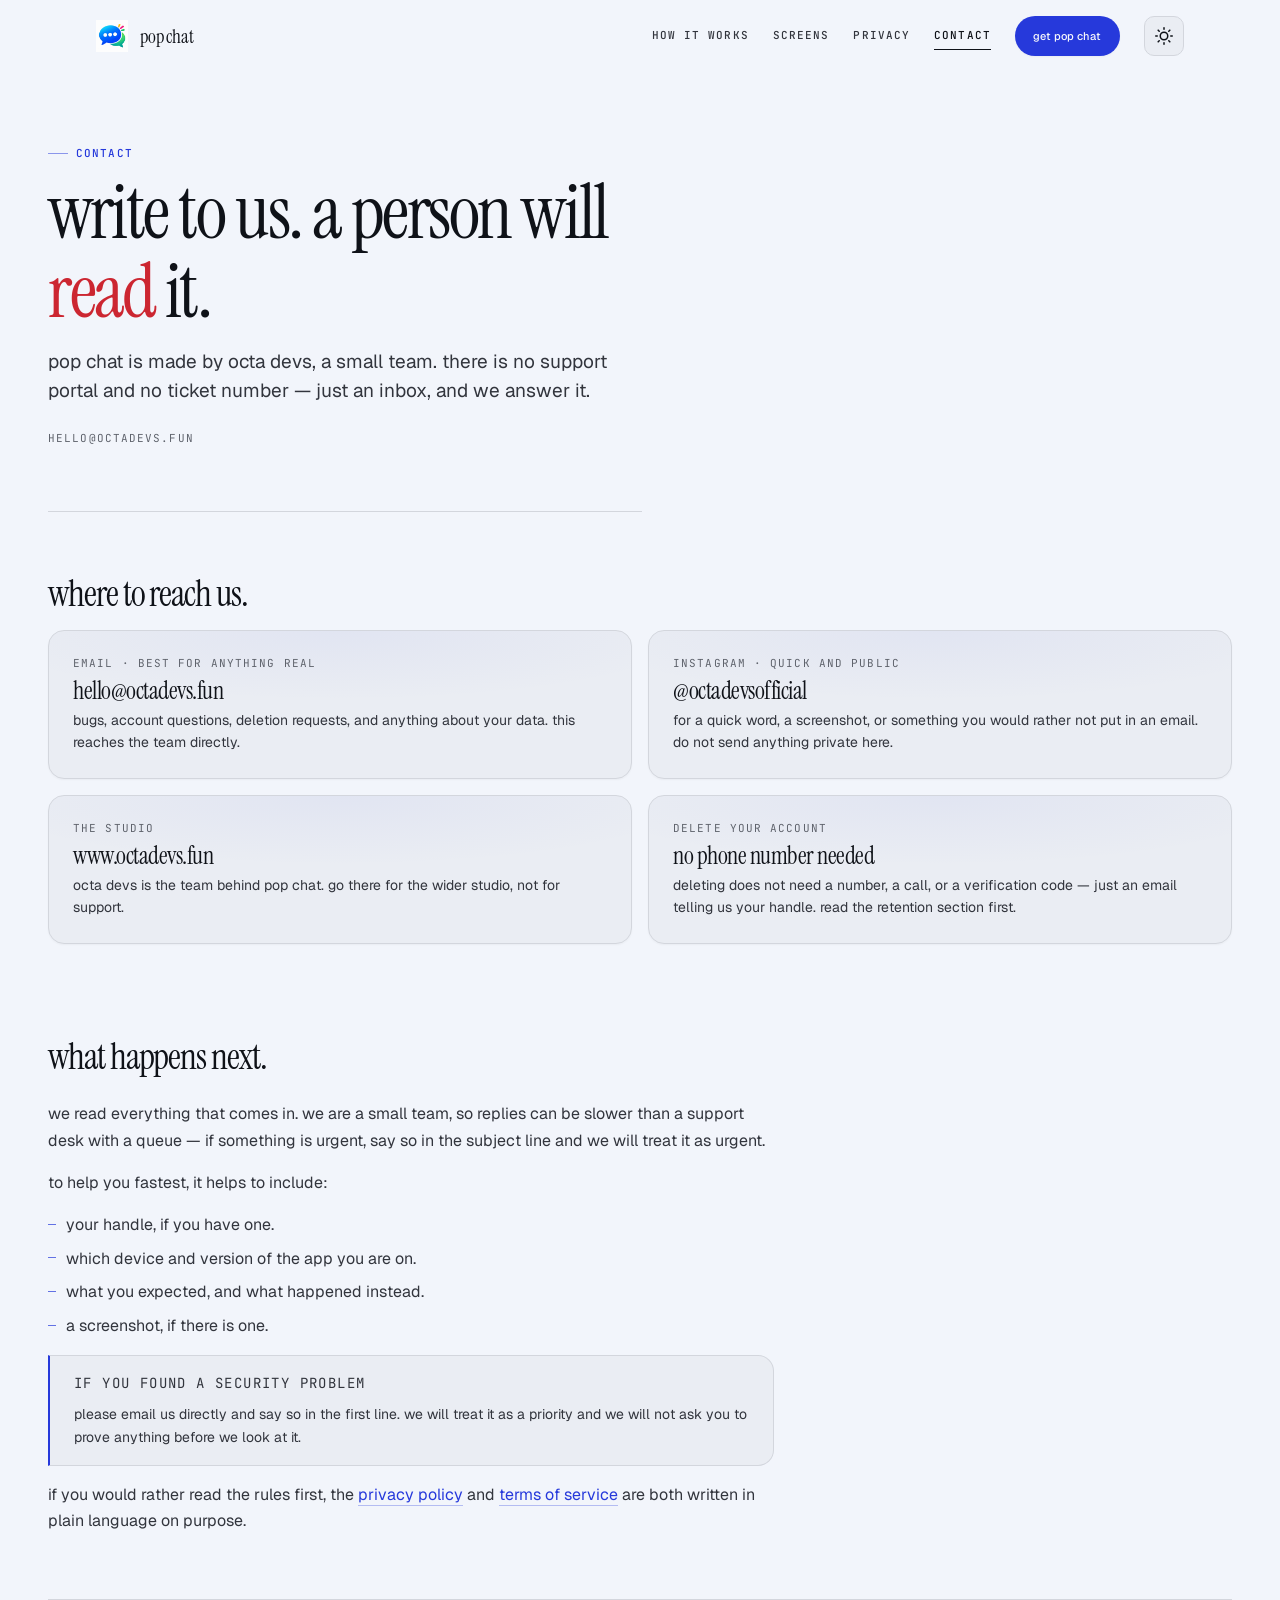
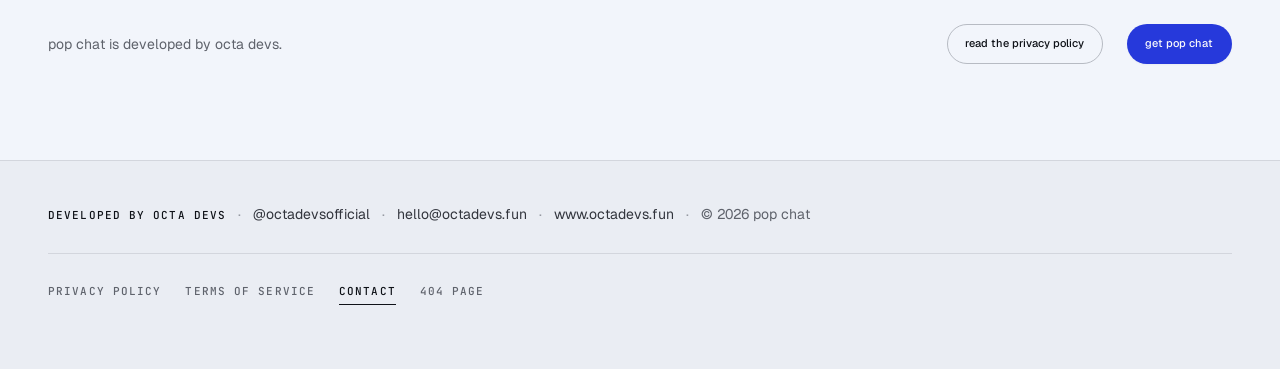
==== contact/index.html @ fa362c18 "Add clean URL directories (contact/, privacy/, terms/) for GitHub Pages routing; fix mobile dark mod" ====
<!DOCTYPE html>
<html lang="en">
<head>
  <meta charset="UTF-8" />
  <meta name="viewport" content="width=device-width, initial-scale=1, viewport-fit=cover" />
  <title>Contact — POP Chat</title>
  <meta name="description" content="Reach POP Chat by email, Instagram, or through OCTA DEVS." />
  <meta name="theme-color" content="#f7f7f9" />
  <meta name="robots" content="noindex" />
  <link rel="icon" type="image/svg+xml" href="data:image/svg+xml,%3Csvg xmlns='http://www.w3.org/2000/svg' viewBox='0 0 32 32'%3E%3Ccircle cx='16' cy='16' r='16' fill='%232D2D4A'/%3E%3Ctext x='50%25' y='55%25' dominant-baseline='middle' text-anchor='middle' font-family='system-ui, sans-serif' font-weight='700' font-size='18' fill='white'%3Epop%3C/text%3E%3C/svg%3E" />
  <link rel="icon" type="image/jpeg" href="../pop no name.jpg" sizes="32x32" />
  <link rel="apple-touch-icon" href="../pop no name.jpg" />
  <link rel="manifest" href="data:application/json,%7B%22name%22%3A%22POP Chat%22%2C%22short_name%22%3A%22POP Chat%22%2C%22icons%22%3A%5B%7B%22src%22%3A%22pop%20no%20name.jpg%22%2C%22sizes%22%3A%22192x192%22%2C%22type%22%3A%22image/jpeg%22%7D%5D%7D" />
  <link rel="preconnect" href="https://fonts.googleapis.com" />
  <link rel="preconnect" href="https://fonts.gstatic.com" crossorigin />
  <link href="https://fonts.googleapis.com/css2?family=Instrument+Serif:ital@0;1&family=Geist:wght@400;500;600&family=JetBrains+Mono:wght@400;500&display=swap" rel="stylesheet" />
  <link rel="stylesheet" href="../styles.css" />
  <link rel="stylesheet" href="../pages.css" />
</head>
<body>
  <a class="skip-link" href="#main">Skip to content</a>

  <!-- Loading screen with skeleton -->
  <div class="loader" id="loader" aria-busy="true" aria-label="Loading">
    <div class="loader__inner">
      <div class="loader__mark" aria-hidden="true"></div>
      <div class="loader__text" aria-hidden="true">
        <span class="loader__bar"></span>
        <span class="loader__bar"></span>
        <span class="loader__bar"></span>
      </div>
    </div>
  </div>

  <header class="nav" id="nav">
    <div class="nav__inner">
      <a class="nav__brand" href="../index.html" aria-label="POP Chat home">
        <img class="mark nav__mark" src="../pop no name.jpg" alt="" width="32" height="32" />
        <span class="wordmark">pop chat</span>
      </a>

      <nav class="nav__links" aria-label="Primary">
        <a class="nav__link" href="../index.html#how">how it works</a>
        <a class="nav__link" href="../index.html#screens">screens</a>
        <a class="nav__link" href="../privacy.html">privacy</a>
        <a class="nav__link" href="../contact.html" aria-current="page">contact</a>
      </nav>

      <a class="btn btn--primary btn--sm" href="../index.html#get">get pop chat</a>

      <button class="btn btn--quiet btn--sm theme-toggle" id="themeToggle" type="button" aria-label="Switch to dark mode" title="Toggle theme">
        <svg class="theme-toggle__icon theme-toggle__icon--sun" width="18" height="18" viewBox="0 0 24 24" fill="none" stroke="currentColor" stroke-width="2" stroke-linecap="round" stroke-linejoin="round" aria-hidden="true"><circle cx="12" cy="12" r="5"/><path d="M12 1v2M12 21v2M4.22 4.22l1.42 1.42M18.36 18.36l1.42 1.42M1 12h2M21 12h2M4.22 19.78l1.42-1.42M18.36 5.64l1.42-1.42"/></svg>
        <svg class="theme-toggle__icon theme-toggle__icon--moon" width="18" height="18" viewBox="0 0 24 24" fill="none" stroke="currentColor" stroke-width="2" stroke-linecap="round" stroke-linejoin="round" aria-hidden="true"><path d="M21 12.79A9 9 0 1 1 11.21 3 7 7 0 0 0 21 12.79z"/></svg>
      </button>

      <button class="nav__toggle" id="navToggle" type="button" aria-expanded="false" aria-controls="sheet" aria-label="Open menu">
        <span class="nav__bars" aria-hidden="true"><i></i><i></i></span>
      </button>

      <span class="nav__progress" id="navProgress" aria-hidden="true"></span>
    </div>
  </header>

  <div class="sheet" id="sheet" hidden>
    <a class="sheet__link" href="../index.html#how">how it works</a>
    <a class="sheet__link" href="../index.html#screens">screens</a>
    <a class="sheet__link" href="../privacy.html">privacy</a>
    <a class="sheet__link" href="../terms.html">terms</a>
    <a class="sheet__link" href="../contact.html" aria-current="page">contact</a>
    <a class="btn btn--primary sheet__cta" href="../index.html#get">get pop chat</a>

    <button class="theme-toggle theme-toggle--sheet" id="themeToggleSheet" type="button" aria-label="Switch to dark mode" title="Toggle theme">
      <svg class="theme-toggle__icon theme-toggle__icon--sun" width="20" height="20" viewBox="0 0 24 24" fill="none" stroke="currentColor" stroke-width="2" stroke-linecap="round" stroke-linejoin="round" aria-hidden="true"><circle cx="12" cy="12" r="5"/><path d="M12 1v2M12 21v2M4.22 4.22l1.42 1.42M18.36 18.36l1.42 1.42M1 12h2M21 12h2M4.22 19.78l1.42-1.42M18.36 5.64l1.42-1.42"/></svg>
      <svg class="theme-toggle__icon theme-toggle__icon--moon" width="20" height="20" viewBox="0 0 24 24" fill="none" stroke="currentColor" stroke-width="2" stroke-linecap="round" stroke-linejoin="round" aria-hidden="true"><path d="M21 12.79A9 9 0 1 1 11.21 3 7 7 0 0 0 21 12.79z"/></svg>
      <span class="theme-toggle__label">Dark mode</span>
    </button>
  </div>

  <main id="main" class="page">
    <div class="page__inner">
      <div class="page-head">
        <p class="eyebrow">contact</p>
        <h1 class="page-title">write to us. a person will <em>read</em> it.</h1>
        <p class="page-lede">
          pop chat is made by octa devs, a small team. there is no support portal and
          no ticket number — just an inbox, and we answer it.
        </p>
        <p class="page-meta">hello@octadevs.fun</p>
      </div>

      <section aria-labelledby="channels-title">
        <h2 class="section__title reveal" id="channels-title" style="font-size: var(--text-sub);">where to reach us.</h2>

        <div class="channels">
          <article class="channel reveal" style="--i: 0">
            <p class="channel__label">email &middot; best for anything real</p>
            <a class="channel__value" href="mailto:hello@octadevs.fun">hello@octadevs.fun</a>
            <p class="channel__note">
              bugs, account questions, deletion requests, and anything about your
              data. this reaches the team directly.
            </p>
          </article>

          <article class="channel reveal" style="--i: 1">
            <p class="channel__label">instagram &middot; quick and public</p>
            <a class="channel__value" href="https://instagram.com/octadevsofficial" rel="noopener noreferrer">@octadevsofficial</a>
            <p class="channel__note">
              for a quick word, a screenshot, or something you would rather not put
              in an email. do not send anything private here.
            </p>
          </article>

          <article class="channel reveal" style="--i: 2">
            <p class="channel__label">the studio</p>
            <a class="channel__value" href="https://www.octadevs.fun" rel="noopener noreferrer">www.octadevs.fun</a>
            <p class="channel__note">
              octa devs is the team behind pop chat. go there for the wider studio,
              not for support.
            </p>
          </article>

          <article class="channel reveal" style="--i: 3">
            <p class="channel__label">delete your account</p>
            <span class="channel__value">no phone number needed</span>
            <p class="channel__note">
              deleting does not need a number, a call, or a verification code — just
              an email telling us your handle. read the
              <a href="../privacy.html#retention">retention section</a> first.
            </p>
          </article>
        </div>
      </section>

      <section aria-labelledby="expect-title" style="margin-top: var(--space-3xl);">
        <h2 class="section__title reveal" id="expect-title" style="font-size: var(--text-sub);">what happens next.</h2>

        <div class="prose" style="margin-top: var(--space-lg);">
          <p>
            we read everything that comes in. we are a small team, so replies can be
            slower than a support desk with a queue — if something is urgent, say so
            in the subject line and we will treat it as urgent.
          </p>
          <p>to help you fastest, it helps to include:</p>
          <ul>
            <li>your handle, if you have one.</li>
            <li>which device and version of the app you are on.</li>
            <li>what you expected, and what happened instead.</li>
            <li>a screenshot, if there is one.</li>
          </ul>

          <div class="note reveal">
            <p class="note__label">if you found a security problem</p>
            <p>
              please email us directly and say so in the first line. we will treat it
              as a priority and we will not ask you to prove anything before we look
              at it.
            </p>
          </div>

          <p>
            if you would rather read the rules first, the
            <a href="../privacy.html">privacy policy</a> and
            <a href="../terms.html">terms of service</a> are both written in plain
            language on purpose.
          </p>
        </div>
      </section>

      <div class="page-foot">
        <p class="page-foot__note">pop chat is developed by octa devs.</p>
        <a class="btn btn--quiet btn--sm" href="../privacy.html">read the privacy policy</a>
        <a class="btn btn--primary btn--sm" href="../index.html#get">get pop chat</a>
      </div>
    </div>
  </main>

  <footer class="foot">
    <div class="foot__inner">
      <p class="foot__line">
        <span class="foot__dev">developed by octa devs</span>
        <span class="foot__sep" aria-hidden="true">&middot;</span>
        <a class="foot__link" href="https://instagram.com/octadevsofficial" rel="noopener noreferrer">@octadevsofficial</a>
        <span class="foot__sep" aria-hidden="true">&middot;</span>
        <a class="foot__link" href="mailto:hello@octadevs.fun">hello@octadevs.fun</a>
        <span class="foot__sep" aria-hidden="true">&middot;</span>
        <a class="foot__link" href="https://www.octadevs.fun" rel="noopener noreferrer">www.octadevs.fun</a>
        <span class="foot__sep" aria-hidden="true">&middot;</span>
        <span>&copy; 2026 pop chat</span>
      </p>

      <nav class="foot__legal" aria-label="Legal">
        <a href="../privacy.html">privacy policy</a>
        <a href="../terms.html">terms of service</a>
        <a href="../contact.html" aria-current="page">contact</a>
        <a href="../404.html">404 page</a>
      </nav>
    </div>
  </footer>

  <script src="../main.js"></script>
</body>
</html>
---- styles.css ----
/* Hallmark · pre-emit critique: P5 H5 E4 S5 R5 V5
 * Hallmark · genre: atmospheric · macrostructure: Marquee Hero (centred-logo variant)
 * theme: Lumen · drop: day (Day Foundry — cool bone canvas, deep indigo refracts)
 * enrichment: apparatus · thread indicator (hand-built CSS, one per page) + centred brand mark
 * nav: N5 Floating pill → replaced by edge bar w/ link row (subpages require real links)
 * footer: Ft4 Inline single line + legal link row
 * Day Foundry physics: NO perpetual motion. apparatus reveals once, then rests.
 */

/* ═══ Tokens · Lumen Day Foundry ═══════════════════════════ */
/* Light theme (default) */
:root,
[data-theme="light"] {
  --color-paper:        oklch(97% 0.008 265);
  --color-paper-2:      oklch(94.5% 0.009 265);
  --color-paper-3:      oklch(91% 0.010 265);
  --color-rule:         oklch(87.5% 0.010 265);
  --color-rule-2:       oklch(79% 0.012 265);
  --color-ink:          oklch(18% 0.014 265);
  --color-ink-2:        oklch(33% 0.014 265);
  --color-muted:        oklch(50% 0.014 265);
  --color-accent:       oklch(46% 0.24 268);
  --color-accent-2:     oklch(55% 0.20 24);
  --color-accent-ink:   oklch(98% 0.004 265);
  --color-glow:         oklch(58% 0.22 268 / 0.28);
  --color-glow-2:       oklch(58% 0.22 268 / 0.12);
  --color-paper-emit:   oklch(46% 0.24 268 / 0.03);
  --color-emit-card:    oklch(46% 0.24 268 / 0.045);
  --color-emit-card-hi: oklch(46% 0.24 268 / 0.10);
  --color-sheen:        oklch(100% 0 0 / 0.55);
  --rule-blueprint:     oklch(18% 0.014 265 / 0.045);
  --color-focus:        oklch(46% 0.24 268);

  /* Semantic aliases for easier theming */
  --bg-primary:   var(--color-paper);
  --bg-secondary: var(--color-paper-2);
  --bg-tertiary:  var(--color-paper-3);
  --border-subtle: var(--color-rule);
  --border-strong: var(--color-rule-2);
  --text-primary: var(--color-ink);
  --text-secondary: var(--color-ink-2);
  --text-muted: var(--color-muted);
  --accent-primary: var(--color-accent);
  --accent-secondary: var(--color-accent-2);
}

/* Dark theme */
[data-theme="dark"] {
  --color-paper:        oklch(12% 0.008 265);
  --color-paper-2:      oklch(15% 0.009 265);
  --color-paper-3:      oklch(18% 0.010 265);
  --color-rule:         oklch(25% 0.010 265);
  --color-rule-2:       oklch(35% 0.012 265);
  --color-ink:          oklch(95% 0.004 265);
  --color-ink-2:        oklch(80% 0.010 265);
  --color-muted:        oklch(55% 0.014 265);
  --color-accent:       oklch(65% 0.22 268);
  --color-accent-2:     oklch(70% 0.18 24);
  --color-accent-ink:   oklch(12% 0.008 265);
  --color-glow:         oklch(65% 0.22 268 / 0.35);
  --color-glow-2:       oklch(65% 0.22 268 / 0.15);
  --color-paper-emit:   oklch(65% 0.22 268 / 0.05);
  --color-emit-card:    oklch(65% 0.22 268 / 0.07);
  --color-emit-card-hi: oklch(65% 0.22 268 / 0.14);
  --color-sheen:        oklch(100% 0 0 / 0.15);
  --rule-blueprint:     oklch(95% 0.004 265 / 0.04);
  --color-focus:        oklch(65% 0.22 268);

  --bg-primary:   var(--color-paper);
  --bg-secondary: var(--color-paper-2);
  --bg-tertiary:  var(--color-paper-3);
  --border-subtle: var(--color-rule);
  --border-strong: var(--color-rule-2);
  --text-primary: var(--color-ink);
  --text-secondary: var(--color-ink-2);
  --text-muted: var(--color-muted);
  --accent-primary: var(--color-accent);
  --accent-secondary: var(--color-accent-2);
}

/* Theme transition */
*,
*::before,
*::after {
  transition:
    background-color var(--dur-mid) var(--ease-out),
    border-color var(--dur-mid) var(--ease-out),
    color var(--dur-mid) var(--ease-out),
    box-shadow var(--dur-mid) var(--ease-out);
}

/* Disable transitions during theme switch to prevent flash */
[data-theme-transitioning] *,
[data-theme-transitioning] *::before,
[data-theme-transitioning] *::after {
  transition-duration: 0ms !important;
}

/* ═══ Shared tokens (not theme-specific) ════════════════════════ */
:root {
  --font-display: "Instrument Serif", "Tiempos Headline", ui-serif, Georgia, serif;
  --font-body:    "Geist", ui-sans-serif, system-ui, sans-serif;
  --font-mono:    "JetBrains Mono", ui-monospace, monospace;

  --text-xs:   0.6875rem;
  --text-sm:   0.875rem;
  --text-base: 1rem;
  --text-md:   1.1875rem;
  --text-lg:   1.5rem;
  --text-xl:   1.9375rem;
  --text-display: clamp(2.5rem, 5.4vw + 0.5rem, 4.75rem);
  --text-title:   clamp(2rem, 3.6vw + 0.4rem, 3.25rem);
  --text-sub:     clamp(1.5rem, 2.4vw + 0.3rem, 2.25rem);

  --space-3xs: 0.125rem;
  --space-2xs: 0.25rem;
  --space-xs:  0.5rem;
  --space-sm:  0.75rem;
  --space-md:  1rem;
  --space-lg:  1.5rem;
  --space-xl:  2.5rem;
  --space-2xl: 4rem;
  --space-3xl: 6rem;
  --space-4xl: 8rem;

  --page-max: 74rem;
  --page-gutter: clamp(1.25rem, 4.5vw, 3rem);
  --banner-height: 4.5rem;
  --radius-card: 16px;
  --radius-btn: 999px;
  --tracking-micro: 0.10em;

  --ease-out:    cubic-bezier(0.16, 1, 0.3, 1);
  --ease-soft:   cubic-bezier(0.32, 0.08, 0.24, 1);
  --dur-micro:   120ms;
  --dur-short:   220ms;
  --dur-mid:     420ms;
  --dur-long:    680ms;

  --z-base: 1;
  --z-raised: 10;
  --z-sheet: 200;
  --z-nav: 300;
  --z-skip: 500;

  --shadow-card: 0 1px 2px oklch(18% 0.014 265 / 0.04);
  --shadow-lift: 0 18px 40px -24px oklch(18% 0.014 265 / 0.28);
  --shadow-pop:  0 28px 60px -30px oklch(18% 0.014 265 / 0.34);
}

/* ═══ Base · two registers: lowercase prose, UPPERCASE mono labels ═══ */
*, *::before, *::after { box-sizing: border-box; }

html {
  overflow-x: clip;
  scroll-behavior: smooth;
  scroll-padding-top: calc(var(--banner-height) + var(--space-lg));
  -webkit-text-size-adjust: 100%;
}

body {
  margin: 0;
  overflow-x: clip;
  background: var(--color-paper);
  color: var(--color-ink-2);
  font-family: var(--font-body);
  font-weight: 400;
  font-size: var(--text-base);
  line-height: 1.6;
  text-transform: lowercase;
  font-variant-numeric: tabular-nums;
  -webkit-font-smoothing: antialiased;
}

img { display: block; max-width: 100%; height: auto; }
a { color: inherit; text-decoration: none; }
button { font: inherit; color: inherit; background: none; border: 0; cursor: pointer; }
h1, h2, h3, h4, p, ul, ol, dl, dd, figure, table { margin: 0; }
ul, ol { padding: 0; list-style: none; }
table { border-collapse: collapse; width: 100%; }
em { font-style: normal; }
strong { font-weight: 600; color: var(--color-ink); }

:focus-visible { outline: 2px solid var(--color-focus); outline-offset: 3px; border-radius: 3px; }

.skip-link {
  position: absolute;
  left: var(--space-md);
  top: -120px;
  z-index: var(--z-skip);
  display: inline-flex;
  align-items: center;
  min-height: 40px;
  padding: var(--space-xs) var(--space-md);
  background: var(--color-accent);
  color: var(--color-accent-ink);
  font-family: var(--font-mono);
  font-size: var(--text-xs);
  letter-spacing: var(--tracking-micro);
  text-transform: uppercase;
  border-radius: var(--radius-btn);
}
.skip-link:focus { top: var(--space-md); }

.visually-hidden {
  position: absolute;
  width: 1px;
  height: 1px;
  margin: -1px;
  padding: 0;
  overflow: hidden;
  clip: rect(0 0 0 0);
  clip-path: inset(50%);
  white-space: nowrap;
  border: 0;
}

/* ═══ Registers ════════════════════════════════════════════ */
.eyebrow,
.meter__label,
.card__label,
.stage__num,
.shot__hint,
.shot__cap,
.nav__link,
.foot__dev,
.foot__legal a,
.kv__val {
  font-family: var(--font-mono);
  font-size: var(--text-xs);
  font-weight: 500;
  letter-spacing: var(--tracking-micro);
  text-transform: uppercase;
}

.eyebrow {
  display: inline-flex;
  align-items: center;
  gap: var(--space-xs);
  color: var(--color-accent);
}
.eyebrow::before {
  content: "";
  width: 1.25rem;
  height: 1px;
  background: currentColor;
  opacity: 0.5;
}

.wordmark {
  font-family: var(--font-display);
  font-size: var(--text-md);
  letter-spacing: -0.01em;
  color: var(--color-ink);
  line-height: 1;
}

/* The logo jpgs carry a near-white ground; multiply drops it into the canvas. */
.mark { mix-blend-mode: multiply; }
.nav__mark { width: 2rem; height: 2rem; }

/* Dark mode: logo images have dark art on white ground.
   multiply works in light mode (white becomes transparent).
   In dark mode, invert makes dark art light and white bg dark. */
[data-theme="dark"] .mark {
  mix-blend-mode: normal;
  filter: invert(1) contrast(1.2);
}

/* ═══ Buttons ══════════════════════════════════════════════ */
.btn {
  display: inline-flex;
  align-items: center;
  justify-content: center;
  gap: var(--space-xs);
  min-height: 44px;
  padding: 0.7rem 1.5rem;
  border: 1px solid transparent;
  border-radius: var(--radius-btn);
  font-family: var(--font-body);
  font-size: var(--text-sm);
  font-weight: 500;
  line-height: 1;
  white-space: nowrap;
  cursor: pointer;
  transition:
    background-color var(--dur-short) var(--ease-soft),
    border-color var(--dur-short) var(--ease-soft),
    color var(--dur-short) var(--ease-soft),
    box-shadow var(--dur-short) var(--ease-soft),
    transform var(--dur-micro) var(--ease-soft);
}
.btn--primary {
  background: var(--color-accent);
  color: var(--color-accent-ink);
  box-shadow: var(--shadow-card);
}
.btn--primary:hover,
.btn--primary:focus-visible {
  background: oklch(41% 0.24 268);
  box-shadow: 0 0 0 4px var(--color-glow-2);
}
.btn--primary:active { transform: translateY(1px); }

.btn--quiet {
  background: transparent;
  color: var(--color-ink);
  border-color: var(--color-rule-2);
}
.btn--quiet:hover,
.btn--quiet:focus-visible {
  border-color: var(--color-ink);
  background: oklch(100% 0 0 / 0.7);
}
.btn--quiet:active { transform: translateY(1px); }

.btn--sm { min-height: 40px; padding: 0.5rem 1.1rem; font-size: var(--text-xs); }
.btn--lg { min-height: 52px; padding: 0.9rem 1.85rem; font-size: var(--text-base); }

.btn:disabled,
.btn[aria-disabled="true"] {
  opacity: 0.45;
  cursor: not-allowed;
  box-shadow: none;
  transform: none;
}

/* ═══ Theme Toggle ═════════════════════════════════════════ */
.theme-toggle {
  display: inline-grid;
  place-items: center;
  width: 40px;
  height: 40px;
  border: 1px solid var(--border-subtle);
  border-radius: 10px;
  color: var(--text-primary);
  background: var(--bg-secondary);
  transition:
    border-color var(--dur-short) var(--ease-out),
    background-color var(--dur-short) var(--ease-out),
    transform var(--dur-micro) var(--ease-out);
}
.theme-toggle:hover {
  border-color: var(--border-strong);
  background: var(--bg-tertiary);
}
.theme-toggle:active {
  transform: scale(0.95);
}
.theme-toggle__icon {
  position: absolute;
  transition:
    opacity var(--dur-short) var(--ease-out),
    transform var(--dur-short) var(--ease-out);
}
.theme-toggle__icon--sun {
  opacity: 1;
  transform: rotate(0deg) scale(1);
}
.theme-toggle__icon--moon {
  opacity: 0;
  transform: rotate(-90deg) scale(0.8);
}
[data-theme="dark"] .theme-toggle__icon--sun {
  opacity: 0;
  transform: rotate(90deg) scale(0.8);
}
[data-theme="dark"] .theme-toggle__icon--moon {
  opacity: 1;
  transform: rotate(0deg) scale(1);
}
.theme-toggle:focus-visible {
  outline: 2px solid var(--color-focus);
  outline-offset: 2px;
}

/* Sheet (mobile) theme toggle variant */
.theme-toggle--sheet {
  display: inline-flex;
  align-items: center;
  justify-content: center;
  gap: var(--space-sm);
  width: 100%;
  height: 48px;
  margin-top: var(--space-md);
  padding: 0 var(--space-md);
  border: 1px solid var(--border-subtle);
  border-radius: var(--radius-btn);
  color: var(--text-primary);
  background: var(--bg-secondary);
  font-family: var(--font-mono);
  font-size: var(--text-xs);
  font-weight: 500;
  letter-spacing: var(--tracking-micro);
  text-transform: uppercase;
  transition:
    border-color var(--dur-short) var(--ease-out),
    background-color var(--dur-short) var(--ease-out);
}
.theme-toggle--sheet:hover {
  border-color: var(--border-strong);
  background: var(--bg-tertiary);
}
.theme-toggle--sheet:focus-visible {
  outline: 2px solid var(--color-focus);
  outline-offset: 2px;
}
.theme-toggle--sheet .theme-toggle__icon {
  position: static;
  transform: none !important;
  opacity: 1 !important;
}
[data-theme="dark"] .theme-toggle--sheet .theme-toggle__icon--sun {
  display: none;
}
[data-theme="light"] .theme-toggle--sheet .theme-toggle__icon--moon {
  display: none;
}

/* ═══ Loader / Skeleton Screen ══════════════════════════════ */
.loader {
  position: fixed;
  inset: 0;
  z-index: 1000;
  background: var(--bg-primary);
  display: grid;
  place-items: center;
  transition:
    opacity var(--dur-long) var(--ease-out),
    visibility var(--dur-long) var(--ease-out);
}
.loader.is-hidden {
  opacity: 0;
  visibility: hidden;
  pointer-events: none;
}
.loader__inner {
  display: grid;
  gap: var(--space-lg);
  justify-items: center;
  text-align: center;
}
.loader__mark {
  width: 80px;
  height: 80px;
  background:
    radial-gradient(60% 60% at 50% 0%, var(--color-emit-card) 0%, transparent 70%),
    var(--bg-secondary);
  border: 1px solid var(--border-subtle);
  border-radius: 16px;
  animation: loader-pulse 1.6s var(--ease-soft) infinite;
}
@keyframes loader-pulse {
  0%, 100% { box-shadow: 0 0 0 0 var(--color-glow-2); }
  50% { box-shadow: 0 0 0 12px var(--color-glow-2); }
}
.loader__text {
  display: grid;
  gap: var(--space-2xs);
  width: 100%;
  max-width: 160px;
}
.loader__bar {
  height: 8px;
  border-radius: 4px;
  background: linear-gradient(90deg, var(--bg-tertiary) 25%, var(--bg-secondary) 50%, var(--bg-tertiary) 75%);
  background-size: 200% 100%;
  animation: loader-shimmer 1.4s var(--ease-out) infinite;
}
.loader__bar:nth-child(2) { width: 70%; animation-delay: 0.1s; }
.loader__bar:nth-child(3) { width: 45%; animation-delay: 0.2s; }
@keyframes loader-shimmer {
  0% { background-position: 200% 0; }
  100% { background-position: -200% 0; }
}

/* Skeleton loaders for content */
.skeleton {
  background: linear-gradient(90deg, var(--bg-tertiary) 25%, var(--bg-secondary) 50%, var(--bg-tertiary) 75%);
  background-size: 200% 100%;
  animation: loader-shimmer 1.4s var(--ease-out) infinite;
  border-radius: 4px;
}
.skeleton--text {
  height: 1em;
  width: 100%;
}
.skeleton--title {
  height: 2.5rem;
  width: 60%;
  max-width: 300px;
  border-radius: 2px;
}
.skeleton--card {
  aspect-ratio: 9/16;
  border-radius: var(--radius-card);
}
.skeleton--circle {
  width: 48px;
  height: 48px;
  border-radius: 50%;
}
.skeleton--btn {
  width: 140px;
  height: 44px;
  border-radius: var(--radius-btn);
}

/* ═══ Nav · edge bar with link row ═════════════════════════ */
.nav {
  position: fixed;
  inset: 0 0 auto;
  z-index: var(--z-nav);
  background: transparent;
  border-bottom: 1px solid transparent;
  transition:
    background-color var(--dur-short) var(--ease-out),
    border-color var(--dur-short) var(--ease-out),
    box-shadow var(--dur-short) var(--ease-out);
}
.nav.is-scrolled {
  background: var(--color-paper);
  border-bottom-color: var(--color-rule);
  box-shadow: 0 1px 0 oklch(18% 0.014 265 / 0.02);
}
.nav__inner {
  position: relative;
  max-width: var(--page-max);
  margin: 0 auto;
  padding-inline: var(--page-gutter);
  min-height: var(--banner-height);
  display: flex;
  align-items: center;
  gap: var(--space-lg);
}
.nav__brand {
  display: inline-flex;
  align-items: center;
  gap: var(--space-sm);
  margin-right: auto;
  min-width: 0;
  padding-block: var(--space-xs);
}
.nav__links {
  display: none;
  align-items: center;
  gap: var(--space-lg);
}
.nav__link {
  position: relative;
  color: var(--color-ink-2);
  padding-block: 0.35rem;
  transition: color var(--dur-short) var(--ease-out);
}
.nav__link::after {
  content: "";
  position: absolute;
  left: 0;
  right: 0;
  bottom: 0;
  height: 1px;
  background: currentColor;
  transform: scaleX(0);
  transform-origin: left;
  transition: transform var(--dur-mid) var(--ease-soft);
}
.nav__link:hover,
.nav__link:focus-visible { color: var(--color-ink); }
.nav__link:hover::after,
.nav__link:focus-visible::after { transform: scaleX(1); }
.nav__link[aria-current="page"] { color: var(--color-ink); }
.nav__link[aria-current="page"]::after { transform: scaleX(1); }

.nav__toggle {
  display: inline-grid;
  place-items: center;
  width: 40px;
  height: 40px;
  margin-right: calc(var(--space-2xs) * -1);
  border: 1px solid var(--color-rule);
  border-radius: 10px;
  color: var(--color-ink);
  transition: border-color var(--dur-short) var(--ease-out), background-color var(--dur-short) var(--ease-out);
}
.nav__toggle:hover { border-color: var(--color-rule-2); background: oklch(100% 0 0 / 0.7); }
.nav__bars { display: grid; gap: 5px; width: 17px; }
.nav__bars i {
  display: block;
  height: 1.5px;
  background: currentColor;
  border-radius: 1px;
  transition: transform var(--dur-short) var(--ease-soft), opacity var(--dur-short) var(--ease-soft);
}
.nav__toggle[aria-expanded="true"] .nav__bars i:first-child { transform: translateY(3.25px) rotate(45deg); }
.nav__toggle[aria-expanded="true"] .nav__bars i:last-child { transform: translateY(-3.25px) rotate(-45deg); }

/* Scroll progress hairline */
.nav__progress {
  position: absolute;
  left: 0;
  right: 0;
  bottom: -1px;
  height: 1.5px;
  background: var(--color-accent);
  transform: scaleX(var(--progress, 0));
  transform-origin: left;
  opacity: 0.85;
}

/* Mobile sheet */
.sheet {
  position: fixed;
  inset: var(--banner-height) 0 auto;
  z-index: var(--z-sheet);
  background: var(--color-paper);
  border-bottom: 1px solid var(--color-rule);
  box-shadow: var(--shadow-pop);
  padding: var(--space-md) var(--page-gutter) var(--space-lg);
  display: grid;
  gap: var(--space-2xs);
  opacity: 0;
  transform: translateY(-8px);
  transition:
    opacity var(--dur-mid) var(--ease-soft),
    transform var(--dur-mid) var(--ease-soft),
    visibility 0s linear var(--dur-mid);
  visibility: hidden;
}
.sheet.is-open {
  opacity: 1;
  transform: none;
  visibility: visible;
  transition:
    opacity var(--dur-mid) var(--ease-soft),
    transform var(--dur-mid) var(--ease-soft),
    visibility 0s linear 0s;
}
.sheet__link {
  display: flex;
  align-items: center;
  justify-content: space-between;
  gap: var(--space-md);
  padding: var(--space-md) 0;
  border-bottom: 1px solid var(--color-rule);
  font-family: var(--font-display);
  font-size: var(--text-lg);
  color: var(--color-ink);
  letter-spacing: -0.015em;
}
.sheet__link::after {
  content: "→";
  font-family: var(--font-body);
  font-size: var(--text-sm);
  color: var(--color-accent);
  opacity: 0;
  transform: translateX(-6px);
  transition: opacity var(--dur-short) var(--ease-out), transform var(--dur-short) var(--ease-out);
}
.sheet__link:hover::after,
.sheet__link:focus-visible::after { opacity: 1; transform: none; }
.sheet__link[aria-current="page"] { color: var(--color-accent); }
.sheet__cta { margin-top: var(--space-md); }

@media (min-width: 62rem) {
  .nav__links { display: flex; }
  .nav__toggle, .sheet { display: none; }
  .nav__inner > .btn { display: inline-flex; }
}
@media (max-width: 61.999rem) {
  .nav__inner > .btn { display: none; }
}

/* ═══ Hero · centred brand mark ════════════════════════════ */
.hero {
  position: relative;
  overflow: clip;
  padding: calc(var(--banner-height) + var(--space-2xl)) var(--page-gutter) var(--space-3xl);
  background:
    linear-gradient(var(--rule-blueprint) 1px, transparent 1px) 0 0 / 48px 48px,
    linear-gradient(90deg, var(--rule-blueprint) 1px, transparent 1px) 0 0 / 48px 48px,
    radial-gradient(56% 46% at 50% 8%, var(--color-paper-emit) 0%, transparent 68%),
    var(--color-paper);
}
.hero__inner {
  max-width: 56rem;
  margin: 0 auto;
  display: grid;
  justify-items: center;
  text-align: center;
  gap: var(--space-lg);
}
.hero__mark {
  width: min(24rem, 78vw);
  filter: drop-shadow(0 14px 30px oklch(18% 0.014 265 / 0.10));
  animation: mark-in var(--dur-long) var(--ease-out) backwards;
}
@keyframes mark-in {
  from { opacity: 0; transform: translateY(10px) scale(0.975); }
  to   { opacity: 1; transform: none; }
}
.hero__title {
  font-family: var(--font-display);
  font-weight: 400;
  font-size: var(--text-display);
  line-height: 1.03;
  letter-spacing: -0.032em;
  color: var(--color-ink);
  max-width: 17ch;
  overflow-wrap: anywhere;
  animation: rise-in var(--dur-long) var(--ease-out) 140ms backwards;
}
.hero__title em {
  color: var(--color-accent-2);
  position: relative;
  white-space: nowrap;
}
.hero__title em::after {
  content: "";
  position: absolute;
  left: 0.05em;
  right: 0.05em;
  bottom: 0.04em;
  height: 1px;
  background: var(--color-accent-2);
  transform-origin: left;
  animation: pivot-underline 320ms var(--ease-soft) 900ms backwards;
}
@keyframes pivot-underline {
  from { transform: scaleX(0); }
  to   { transform: scaleX(1); }
}
@keyframes rise-in {
  from { opacity: 0; transform: translateY(14px); }
  to   { opacity: 1; transform: none; }
}
.hero__lede {
  font-size: var(--text-md);
  line-height: 1.55;
  color: var(--color-ink-2);
  max-width: 52ch;
  animation: rise-in var(--dur-long) var(--ease-out) 240ms backwards;
}
.hero__actions {
  display: flex;
  flex-wrap: wrap;
  gap: var(--space-sm);
  justify-content: center;
  animation: rise-in var(--dur-long) var(--ease-out) 340ms backwards;
}
.hero__note {
  font-family: var(--font-mono);
  font-size: var(--text-xs);
  letter-spacing: var(--tracking-micro);
  text-transform: uppercase;
  color: var(--color-muted);
  animation: rise-in var(--dur-long) var(--ease-out) 430ms backwards;
}

/* ═══ Meter strip ══════════════════════════════════════════ */
.meter {
  display: grid;
  grid-template-columns: minmax(0, 1fr);
  gap: var(--space-xs);
  padding: var(--space-md) var(--page-gutter);
  border-block: 1px solid var(--color-rule);
  background: var(--color-paper-2);
  justify-items: center;
  text-align: center;
}
.meter__label { color: var(--color-muted); }
.meter__bars {
  display: flex;
  gap: 2px;
  align-items: flex-end;
  height: 26px;
  width: 100%;
  max-width: 40rem;
}
.meter__bars > span {
  flex: 1;
  min-width: 1px;
  height: var(--h);
  background: var(--color-accent);
  opacity: 0.34;
  border-radius: 0.5px;
}
@media (min-width: 44rem) {
  .meter {
    grid-template-columns: auto minmax(0, 1fr) auto;
    align-items: center;
    gap: var(--space-lg);
    text-align: left;
  }
  .meter__label { white-space: nowrap; }
  .meter__label:last-of-type { text-align: right; }
}

/* ═══ Sections · shared heads ══════════════════════════════ */
.identity,
.thread,
.glance,
.shots,
.close {
  padding: var(--space-3xl) var(--page-gutter);
}
.identity__inner,
.thread__inner,
.glance__inner,
.shots__inner,
.close__inner {
  max-width: var(--page-max);
  margin: 0 auto;
}
.section__title {
  font-family: var(--font-display);
  font-weight: 400;
  font-size: var(--text-title);
  line-height: 1.06;
  letter-spacing: -0.03em;
  color: var(--color-ink);
  max-width: 18ch;
  margin-block: var(--space-sm) var(--space-md);
  overflow-wrap: anywhere;
}
.section__title em { color: var(--color-accent-2); }
.section__lede {
  font-size: var(--text-md);
  line-height: 1.55;
  color: var(--color-ink-2);
  max-width: 58ch;
}
.section__head { max-width: 58ch; }

/* ═══ 01 · cards with inner emission + one-shot sheen ═════ */
.cards {
  display: grid;
  grid-template-columns: minmax(0, 1fr);
  gap: var(--space-md);
  margin-top: var(--space-2xl);
}
.card {
  position: relative;
  overflow: hidden;
  border: 1px solid var(--color-rule);
  border-radius: var(--radius-card);
  padding: var(--space-lg);
  background:
    radial-gradient(88% 66% at 50% 0%, var(--color-emit-card) 0%, transparent 72%),
    var(--color-paper-2);
  box-shadow: var(--shadow-card);
  transition:
    transform var(--dur-short) var(--ease-soft),
    border-color var(--dur-short) var(--ease-soft),
    box-shadow var(--dur-short) var(--ease-soft);
}
.card::after {
  content: "";
  position: absolute;
  inset: 0;
  background: linear-gradient(
    105deg,
    transparent 38%,
    var(--color-sheen) 50%,
    transparent 62%
  );
  transform: translateX(-120%);
  opacity: 0;
  pointer-events: none;
}
@media (hover: hover) and (pointer: fine) {
  .card:hover {
    transform: translateY(-5px);
    border-color: var(--color-rule-2);
    box-shadow: var(--shadow-lift);
  }
  .card:hover::after {
    opacity: 0.5;
    animation: sheen 900ms var(--ease-soft);
  }
  .card:hover .card__label { color: var(--color-accent); }
}
@keyframes sheen {
  from { transform: translateX(-120%); }
  to   { transform: translateX(120%); }
}
.card__label {
  color: var(--color-muted);
  margin-bottom: var(--space-md);
  transition: color var(--dur-short) var(--ease-out);
}
.card__body {
  font-size: var(--text-sm);
  line-height: 1.6;
  color: var(--color-ink-2);
  max-width: 46ch;
}
.kv { display: grid; }
.kv li {
  display: flex;
  justify-content: space-between;
  align-items: baseline;
  gap: var(--space-md);
  padding-block: var(--space-sm);
  border-bottom: 1px solid var(--color-rule);
  font-size: var(--text-sm);
  color: var(--color-ink-2);
}
.kv li:last-child { border-bottom: 0; padding-bottom: 0; }
.kv__val { color: var(--color-accent); white-space: nowrap; }
.kv__val--off { color: var(--color-accent-2); }

@media (min-width: 40rem) {
  .cards { grid-template-columns: repeat(2, minmax(0, 1fr)); }
  .cards > :first-child { grid-column: span 2; }
}
@media (min-width: 62rem) {
  .cards { grid-template-columns: repeat(3, minmax(0, 1fr)); }
  .cards > :first-child { grid-column: auto; }
}

/* ═══ 02 · thread apparatus + stages ══════════════════════ */
.thread__layout {
  display: grid;
  grid-template-columns: minmax(0, 1fr);
  gap: var(--space-2xl);
  align-items: center;
  margin-top: var(--space-2xl);
}

.apparatus { display: grid; gap: var(--space-sm); justify-items: center; }
.thread-frame {
  position: relative;
  width: min(19rem, 78vw);
  aspect-ratio: 1 / 1.2;
  border: 1px solid var(--color-rule);
  border-radius: var(--radius-card);
  background:
    linear-gradient(var(--rule-blueprint) 1px, transparent 1px) 0 0 / 26px 26px,
    linear-gradient(90deg, var(--rule-blueprint) 1px, transparent 1px) 0 0 / 26px 26px,
    var(--color-paper-2);
  box-shadow: var(--shadow-pop);
  overflow: hidden;
  opacity: 0;
  transform: translateY(10px) scale(0.99);
  transition:
    opacity var(--dur-long) var(--ease-out),
    transform var(--dur-long) var(--ease-out);
}
.apparatus.is-in .thread-frame { opacity: 1; transform: none; }

.thread-frame__spine {
  position: absolute;
  left: 50%;
  top: 8%;
  bottom: 8%;
  width: 1px;
  margin-left: -0.5px;
  background: linear-gradient(
    to bottom,
    transparent 0%,
    var(--color-rule-2) 10%,
    var(--color-rule-2) 90%,
    transparent 100%
  );
}
.node {
  position: absolute;
  left: 50%;
  width: 12px;
  height: 12px;
  margin-left: -6px;
  border-radius: 50%;
  background: var(--color-paper);
  border: 1.5px solid var(--color-rule-2);
}
.node--a { top: 22%; }
.node--b { top: 48%; }
.node--c { top: 74%; }
.node--blocked {
  top: 90%;
  border-color: var(--color-accent-2);
  border-style: dashed;
  display: grid;
  place-items: center;
}
.node__bar { width: 6px; height: 1.5px; background: var(--color-accent-2); }

/* one-shot travel: pulse rides the spine once, lands, blocked node acknowledges */
.pulse {
  position: absolute;
  left: 50%;
  top: 22%;
  width: 8px;
  height: 8px;
  margin-left: -4px;
  border-radius: 50%;
  background: var(--color-accent);
  box-shadow: 0 0 0 4px var(--color-glow-2);
  opacity: 0;
}
.apparatus.is-in .pulse {
  animation: thread-travel 2.2s var(--ease-soft) 320ms forwards;
}
@keyframes thread-travel {
  0%   { top: 22%; opacity: 0; }
  14%  { opacity: 1; }
  78%  { top: 74%; opacity: 1; }
  100% { top: 90%; opacity: 0; }
}
.pulse--rest {
  position: absolute;
  left: 50%;
  top: 90%;
  width: 8px;
  height: 8px;
  margin-left: -4px;
  border-radius: 50%;
  background: var(--color-accent);
  opacity: 0;
  transform: scale(0.4);
}
.apparatus.is-in .pulse--rest {
  animation: rest-in 420ms var(--ease-out) 2500ms forwards;
}
@keyframes rest-in {
  from { opacity: 0; transform: scale(0.4); }
  to   { opacity: 0.9; transform: scale(1); }
}
.apparatus.is-in .node--blocked {
  animation: ack 620ms var(--ease-out) 2480ms backwards;
}
@keyframes ack {
  0%   { transform: scale(1); box-shadow: 0 0 0 0 var(--color-glow); }
  40%  { transform: scale(1.32); box-shadow: 0 0 0 7px oklch(55% 0.20 24 / 0.10); }
  100% { transform: scale(1); box-shadow: 0 0 0 0 oklch(55% 0.20 24 / 0); }
}

.thread-frame__stencil {
  position: absolute;
  left: var(--space-sm);
  top: var(--space-sm);
  font-family: var(--font-mono);
  font-size: var(--text-xs);
  letter-spacing: var(--tracking-micro);
  text-transform: uppercase;
  color: var(--color-muted);
}
.apparatus__cap {
  font-size: var(--text-sm);
  color: var(--color-muted);
  text-align: center;
  max-width: 32ch;
}
.callout {
  position: absolute;
  top: var(--y);
  display: flex;
  align-items: center;
  gap: var(--space-2xs);
  font-family: var(--font-mono);
  font-size: 0.625rem;
  letter-spacing: 0.06em;
  text-transform: uppercase;
  color: var(--color-ink-2);
  white-space: nowrap;
}
.callout--left  { left: var(--space-sm); right: calc(50% + 8px); }
.callout--right { left: calc(50% + 8px); right: var(--space-sm); flex-direction: row-reverse; }
.callout__text { white-space: nowrap; }
.callout__line { flex: 1 1 auto; min-width: 0.5rem; height: 1px; background: var(--color-rule-2); }
.callout--hold { color: var(--color-accent-2); }
.callout--hold .callout__line { background: oklch(55% 0.20 24 / 0.4); }

.stage-list { border-top: 1px solid var(--color-rule); }
.stage {
  display: grid;
  grid-template-columns: auto minmax(0, 1fr);
  gap: var(--space-lg);
  padding-block: var(--space-lg);
  border-bottom: 1px solid var(--color-rule);
  align-items: start;
  transition: background-color var(--dur-short) var(--ease-out);
}
.stage.is-current { background: linear-gradient(90deg, var(--color-paper-emit) 0%, transparent 70%); }
.stage__rail { display: grid; justify-items: center; gap: var(--space-sm); padding-top: 0.35rem; }
.stage__num { color: var(--color-muted); transition: color var(--dur-short) var(--ease-out); }
.stage__mark {
  width: 9px;
  height: 9px;
  border-radius: 50%;
  border: 1.5px solid var(--color-rule-2);
  transition:
    background-color var(--dur-short) var(--ease-out),
    border-color var(--dur-short) var(--ease-out),
    box-shadow var(--dur-short) var(--ease-out);
}
.stage.is-current .stage__num { color: var(--color-accent); }
.stage.is-current .stage__mark {
  background: var(--color-accent);
  border-color: var(--color-accent);
  box-shadow: 0 0 0 4px var(--color-glow-2);
}
.stage__title {
  font-family: var(--font-display);
  font-weight: 400;
  font-size: var(--text-sub);
  line-height: 1.1;
  letter-spacing: -0.028em;
  color: var(--color-ink);
  margin-bottom: var(--space-2xs);
}
.stage__text {
  font-size: var(--text-sm);
  line-height: 1.6;
  color: var(--color-ink-2);
  max-width: 48ch;
}

@media (min-width: 62rem) {
  .thread__layout { grid-template-columns: auto minmax(0, 1fr); gap: var(--space-3xl); }
  .apparatus { justify-items: start; }
  .apparatus__cap { text-align: left; }
}

/* ═══ 03 · spec ═══════════════════════════════════════════ */
.spec { margin-top: var(--space-lg); }
.spec th,
.spec td {
  text-align: left;
  padding: var(--space-md) 0;
  border-bottom: 1px solid var(--color-rule);
  font-size: var(--text-sm);
  vertical-align: baseline;
}
.spec tr { transition: background-color var(--dur-short) var(--ease-out); }
.spec tbody tr:hover { background: oklch(100% 0 0 / 0.6); }
.spec th {
  font-family: var(--font-mono);
  font-weight: 500;
  font-size: var(--text-xs);
  letter-spacing: var(--tracking-micro);
  text-transform: uppercase;
  color: var(--color-muted);
  width: 42%;
  padding-right: var(--space-md);
}
.spec td { font-weight: 500; color: var(--color-ink); }

/* ═══ 04 · screenshot slots ════════════════════════════════ */
.shots { background: var(--color-paper-2); border-block: 1px solid var(--color-rule); }
.shots__head { margin-bottom: var(--space-2xl); }
.shots__grid {
  display: grid;
  grid-template-columns: minmax(0, 1fr);
  gap: var(--space-lg);
}
.shot { display: grid; justify-items: center; }
.shot__frame {
  position: relative;
  aspect-ratio: 9 / 16;
  max-height: 24rem;
  width: 100%;
  max-width: 14rem;
  border: 1px dashed var(--color-rule-2);
  border-radius: var(--radius-card);
  background:
    radial-gradient(78% 58% at 50% 0%, var(--color-emit-card) 0%, transparent 72%),
    var(--color-paper);
  display: grid;
  place-content: center;
  gap: var(--space-2xs);
  text-align: center;
  padding: var(--space-md);
  transition:
    border-color var(--dur-short) var(--ease-out),
    transform var(--dur-short) var(--ease-soft);
}
.shot:hover .shot__frame { border-color: var(--color-accent); transform: translateY(-4px); }
.shot__hint { color: var(--color-muted); }
.shot__hint-sub {
  font-family: var(--font-display);
  font-size: var(--text-md);
  color: var(--color-ink);
}
.shot__cap { margin-top: var(--space-sm); text-align: center; color: var(--color-muted); }
.shot__frame::before {
  content: "";
  position: absolute;
  inset: var(--space-sm);
  border: 1px solid var(--color-rule);
  border-radius: 10px;
  pointer-events: none;
}
@media (min-width: 40rem) {
  .shots__grid { grid-template-columns: repeat(3, minmax(0, 1fr)); }
}

/* ═══ 05 · close ═══════════════════════════════════════════ */
.close { padding-block: var(--space-4xl); }
.close__inner { display: grid; justify-items: center; text-align: center; gap: var(--space-lg); }
.close__mark { width: min(15rem, 62vw); }
.close__title {
  font-family: var(--font-display);
  font-weight: 400;
  font-size: var(--text-title);
  line-height: 1.06;
  letter-spacing: -0.03em;
  color: var(--color-ink);
  max-width: 16ch;
  overflow-wrap: anywhere;
}
.close__title em { color: var(--color-accent-2); }
.close__lede { font-size: var(--text-md); color: var(--color-ink-2); max-width: 50ch; line-height: 1.55; }

/* ═══ Footer · inline credits + legal row ══════════════════ */
.foot {
  padding: var(--space-xl) var(--page-gutter) var(--space-2xl);
  border-top: 1px solid var(--color-rule);
  background: var(--color-paper-2);
}
.foot__inner {
  max-width: var(--page-max);
  margin: 0 auto;
  display: grid;
  gap: var(--space-lg);
}
.foot__line {
  display: flex;
  flex-wrap: wrap;
  align-items: baseline;
  gap: var(--space-xs) var(--space-sm);
  font-size: var(--text-sm);
  color: var(--color-muted);
}
.foot__dev { color: var(--color-ink); }
.foot__sep { opacity: 0.6; }
.foot__link {
  color: var(--color-ink-2);
  padding-block: 0.15rem;
  border-bottom: 1px solid transparent;
  transition: color var(--dur-micro) var(--ease-out), border-color var(--dur-micro) var(--ease-out);
}
.foot__link:hover,
.foot__link:focus-visible { color: var(--color-accent); border-bottom-color: currentColor; }
.foot__legal {
  display: flex;
  flex-wrap: wrap;
  gap: var(--space-xs) var(--space-lg);
  padding-top: var(--space-lg);
  border-top: 1px solid var(--color-rule);
}
.foot__legal a {
  position: relative;
  color: var(--color-muted);
  padding-block: 0.3rem;
  transition: color var(--dur-short) var(--ease-out);
}
.foot__legal a::after {
  content: "";
  position: absolute;
  left: 0;
  right: 0;
  bottom: 0;
  height: 1px;
  background: currentColor;
  transform: scaleX(0);
  transform-origin: left;
  transition: transform var(--dur-mid) var(--ease-soft);
}
.foot__legal a:hover,
.foot__legal a:focus-visible,
.foot__legal a[aria-current="page"] { color: var(--color-ink); }
.foot__legal a:hover::after,
.foot__legal a:focus-visible::after,
.foot__legal a[aria-current="page"]::after { transform: scaleX(1); }

/* ═══ Reveal · Scroll-locked animations ══════════════════════ */
.reveal {
  opacity: 0;
  transform: translateY(24px);
  transition:
    opacity var(--dur-long) var(--ease-out),
    transform var(--dur-long) var(--ease-out);
  transition-delay: calc(var(--i, 0) * 80ms);
  will-change: opacity, transform;
}
.reveal.is-in {
  opacity: 1;
  transform: none;
  transition-delay: calc(var(--i, 0) * 60ms);
}

/* Staggered children reveal */
.reveal-group { }
.reveal-group > * {
  opacity: 0;
  transform: translateY(20px);
  transition:
    opacity var(--dur-mid) var(--ease-out),
    transform var(--dur-mid) var(--ease-out);
}
.reveal-group.is-in > * {
  opacity: 1;
  transform: none;
}
.reveal-group.is-in > *:nth-child(1)  { transition-delay: 0ms; }
.reveal-group.is-in > *:nth-child(2)  { transition-delay: 60ms; }
.reveal-group.is-in > *:nth-child(3)  { transition-delay: 120ms; }
.reveal-group.is-in > *:nth-child(4)  { transition-delay: 180ms; }
.reveal-group.is-in > *:nth-child(5)  { transition-delay: 240ms; }
.reveal-group.is-in > *:nth-child(6)  { transition-delay: 300ms; }
.reveal-group.is-in > *:nth-child(7)  { transition-delay: 360ms; }
.reveal-group.is-in > *:nth-child(8)  { transition-delay: 420ms; }

/* Slide-in from left/right */
.reveal-slide-left {
  opacity: 0;
  transform: translateX(-32px);
  transition:
    opacity var(--dur-long) var(--ease-out),
    transform var(--dur-long) var(--ease-out);
}
.reveal-slide-left.is-in { opacity: 1; transform: none; }

.reveal-slide-right {
  opacity: 0;
  transform: translateX(32px);
  transition:
    opacity var(--dur-long) var(--ease-out),
    transform var(--dur-long) var(--ease-out);
}
.reveal-slide-right.is-in { opacity: 1; transform: none; }

/* Scale fade */
.reveal-scale {
  opacity: 0;
  transform: scale(0.95);
  transition:
    opacity var(--dur-mid) var(--ease-out),
    transform var(--dur-mid) var(--ease-out);
}
.reveal-scale.is-in { opacity: 1; transform: scale(1); }

/* Parallax reveal for hero elements */
.reveal-parallax {
  opacity: 0;
  transform: translateY(40px) scale(0.98);
  transition:
    opacity var(--dur-long) var(--ease-out),
    transform var(--dur-long) var(--ease-out);
}
.reveal-parallax.is-in { opacity: 1; transform: none; }

/* Text line-by-line reveal */
.reveal-lines {
  overflow: hidden;
}
.reveal-lines .line {
  display: block;
  opacity: 0;
  transform: translateY(1.2em);
  transition:
    opacity var(--dur-mid) var(--ease-out),
    transform var(--dur-mid) var(--ease-out);
}
.reveal-lines.is-in .line {
  opacity: 1;
  transform: none;
}

/* ═══ Reduced motion · everything collapses to final state ══ */
@media (prefers-reduced-motion: reduce) {
  html { scroll-behavior: auto; }
  *, *::before, *::after {
    animation-duration: 1ms !important;
    animation-delay: 0ms !important;
    animation-iteration-count: 1 !important;
    transition-duration: 1ms !important;
    transition-delay: 0ms !important;
  }
  .reveal,
  .reveal-group > *,
  .reveal-slide-left,
  .reveal-slide-right,
  .reveal-scale,
  .reveal-parallax,
  .reveal-lines .line { opacity: 1; transform: none; }
  .reveal-group > * { transition-delay: 0ms !important; }
  .hero__mark, .hero__title, .hero__lede, .hero__actions, .hero__note {
    opacity: 1;
    transform: none;
    animation: none;
  }
  .hero__title em::after { transform: scaleX(1); animation: none; }
  .thread-frame { opacity: 1; transform: none; }
  .pulse { opacity: 0; animation: none; }
  .pulse--rest { opacity: 0.9; transform: scale(1); animation: none; }
  .node--blocked { animation: none; }
  .card:hover { transform: none; }
  .card:hover::after { animation: none; opacity: 0; }
  .shot:hover .shot__frame { transform: none; }
  .nav__progress { display: none; }
  .loader { display: none; }
}
---- pages.css ----
/* POP Chat · subpage layouts
 * Loads after styles.css — reuses the Lumen Day Foundry shell (nav, footer, buttons).
 * Covers: long-form legal (privacy, terms), contact, 404.
 */

/* ═══ Shared page head ═════════════════════════════════════ */
.page {
  padding: calc(var(--banner-height) + var(--space-2xl)) var(--page-gutter) var(--space-3xl);
}
.page__inner {
  max-width: var(--page-max);
  margin: 0 auto;
}
.page-head {
  max-width: 54ch;
  padding-bottom: var(--space-2xl);
  border-bottom: 1px solid var(--color-rule);
  margin-bottom: var(--space-2xl);
}
.page-title {
  font-family: var(--font-display);
  font-weight: 400;
  font-size: var(--text-display);
  line-height: 1.03;
  letter-spacing: -0.032em;
  color: var(--color-ink);
  max-width: 16ch;
  margin-block: var(--space-sm) var(--space-md);
  overflow-wrap: anywhere;
}
.page-title em { color: var(--color-accent-2); }
.page-lede {
  font-size: var(--text-md);
  line-height: 1.55;
  color: var(--color-ink-2);
  max-width: 54ch;
}
.page-meta {
  margin-top: var(--space-lg);
  font-family: var(--font-mono);
  font-size: var(--text-xs);
  letter-spacing: var(--tracking-micro);
  text-transform: uppercase;
  color: var(--color-muted);
}

/* ═══ Long-form body · sticky contents + prose ═════════════ */
.page-body {
  display: grid;
  grid-template-columns: minmax(0, 1fr);
  gap: var(--space-2xl);
  align-items: start;
}
.page-toc {
  display: none;
  position: sticky;
  top: calc(var(--banner-height) + var(--space-lg));
  padding: var(--space-lg);
  border: 1px solid var(--color-rule);
  border-radius: var(--radius-card);
  background: var(--color-paper-2);
  box-shadow: var(--shadow-card);
}
.page-toc__label {
  font-family: var(--font-mono);
  font-size: var(--text-xs);
  letter-spacing: var(--tracking-micro);
  text-transform: uppercase;
  color: var(--color-muted);
  margin-bottom: var(--space-md);
}
.page-toc ol { display: grid; gap: var(--space-xs); counter-reset: toc; }
.page-toc a {
  display: grid;
  grid-template-columns: 1.9rem minmax(0, 1fr);
  gap: var(--space-2xs);
  padding-block: 0.3rem;
  font-size: var(--text-sm);
  line-height: 1.4;
  color: var(--color-ink-2);
  counter-increment: toc;
  transition: color var(--dur-short) var(--ease-out);
}
.page-toc a::before {
  content: counter(toc, decimal-leading-zero);
  font-family: var(--font-mono);
  font-size: var(--text-xs);
  color: var(--color-muted);
  padding-top: 0.15em;
}
.page-toc a:hover,
.page-toc a:focus-visible { color: var(--color-accent); }

.prose { max-width: 66ch; }
.prose > * + * { margin-top: var(--space-md); }
.prose h2 {
  font-family: var(--font-display);
  font-weight: 400;
  font-size: var(--text-sub);
  line-height: 1.12;
  letter-spacing: -0.028em;
  color: var(--color-ink);
  margin-top: var(--space-2xl);
  padding-top: var(--space-lg);
  border-top: 1px solid var(--color-rule);
  scroll-margin-top: calc(var(--banner-height) + var(--space-lg));
}
.prose h3 {
  font-family: var(--font-body);
  font-weight: 600;
  font-size: var(--text-base);
  line-height: 1.35;
  color: var(--color-ink);
  margin-top: var(--space-lg);
  scroll-margin-top: calc(var(--banner-height) + var(--space-lg));
}
.prose p { color: var(--color-ink-2); line-height: 1.65; }
.prose a:not(.btn) {
  color: var(--color-accent);
  border-bottom: 1px solid oklch(46% 0.24 268 / 0.3);
  transition: border-color var(--dur-short) var(--ease-out), color var(--dur-short) var(--ease-out);
}
.prose a:not(.btn):hover,
.prose a:not(.btn):focus-visible {
  color: oklch(38% 0.24 268);
  border-bottom-color: currentColor;
}
.prose ul, .prose ol { display: grid; gap: var(--space-xs); padding-left: 1.15rem; }
.prose ul { list-style: none; }
.prose ul > li { position: relative; color: var(--color-ink-2); line-height: 1.6; }
.prose ul > li::before {
  content: "";
  position: absolute;
  left: -1.15rem;
  top: 0.72em;
  width: 0.5rem;
  height: 1px;
  background: var(--color-accent);
  opacity: 0.7;
}
.prose ol { list-style: decimal; }
.prose ol > li { color: var(--color-ink-2); line-height: 1.6; padding-left: 0.25rem; }
.prose ol > li::marker { font-family: var(--font-mono); font-size: var(--text-xs); color: var(--color-muted); }
.prose li > ul { margin-top: var(--space-xs); }
.prose dl { display: grid; gap: var(--space-md); }
.prose dt {
  font-family: var(--font-mono);
  font-size: var(--text-xs);
  letter-spacing: var(--tracking-micro);
  text-transform: uppercase;
  color: var(--color-ink);
  margin-bottom: var(--space-3xs);
}
.prose dd { color: var(--color-ink-2); line-height: 1.6; }

.note {
  border: 1px solid var(--color-rule);
  border-left: 2px solid var(--color-accent);
  border-radius: 0 var(--radius-card) var(--radius-card) 0;
  padding: var(--space-md) var(--space-lg);
  background: var(--color-paper-2);
}
.note__label {
  font-family: var(--font-mono);
  font-size: var(--text-xs);
  letter-spacing: var(--tracking-micro);
  text-transform: uppercase;
  color: var(--color-accent);
  margin-bottom: var(--space-xs);
}
.note p { font-size: var(--text-sm); }
.note p + p { margin-top: var(--space-xs); }

.page-foot {
  margin-top: var(--space-2xl);
  padding-top: var(--space-lg);
  border-top: 1px solid var(--color-rule);
  display: flex;
  flex-wrap: wrap;
  gap: var(--space-sm) var(--space-lg);
  align-items: center;
}
.page-foot__note {
  font-size: var(--text-sm);
  color: var(--color-muted);
  margin-right: auto;
}

@media (min-width: 62rem) {
  .page-body { grid-template-columns: 15rem minmax(0, 1fr); gap: var(--space-3xl); }
  .page-toc { display: block; }
}

/* ═══ Contact · channel cards ══════════════════════════════ */
.channels {
  display: grid;
  grid-template-columns: minmax(0, 1fr);
  gap: var(--space-md);
}
.channel {
  position: relative;
  overflow: hidden;
  display: grid;
  gap: var(--space-2xs);
  padding: var(--space-lg);
  border: 1px solid var(--color-rule);
  border-radius: var(--radius-card);
  background:
    radial-gradient(88% 66% at 50% 0%, var(--color-emit-card) 0%, transparent 72%),
    var(--color-paper-2);
  box-shadow: var(--shadow-card);
  transition:
    transform var(--dur-short) var(--ease-soft),
    border-color var(--dur-short) var(--ease-soft),
    box-shadow var(--dur-short) var(--ease-soft);
}
@media (hover: hover) and (pointer: fine) {
  .channel:hover {
    transform: translateY(-5px);
    border-color: var(--color-rule-2);
    box-shadow: var(--shadow-lift);
  }
}
.channel__label {
  font-family: var(--font-mono);
  font-size: var(--text-xs);
  letter-spacing: var(--tracking-micro);
  text-transform: uppercase;
  color: var(--color-muted);
}
.channel__value {
  font-family: var(--font-display);
  font-size: var(--text-lg);
  line-height: 1.2;
  letter-spacing: -0.02em;
  color: var(--color-ink);
  overflow-wrap: anywhere;
}
a.channel__value {
  border-bottom: 1px solid transparent;
  transition: color var(--dur-short) var(--ease-out), border-color var(--dur-short) var(--ease-out);
}
a.channel__value:hover,
a.channel__value:focus-visible { color: var(--color-accent); border-bottom-color: currentColor; }
.channel__note { font-size: var(--text-sm); color: var(--color-ink-2); line-height: 1.55; }

@media (min-width: 40rem) {
  .channels { grid-template-columns: repeat(2, minmax(0, 1fr)); }
}

/* ═══ 404 ═════════════════════════════════════════════════ */
.nf {
  min-height: 100svh;
  display: grid;
  place-items: center;
  padding: calc(var(--banner-height) + var(--space-2xl)) var(--page-gutter) var(--space-3xl);
  background:
    linear-gradient(var(--rule-blueprint) 1px, transparent 1px) 0 0 / 48px 48px,
    linear-gradient(90deg, var(--rule-blueprint) 1px, transparent 1px) 0 0 / 48px 48px,
    radial-gradient(56% 46% at 50% 26%, var(--color-paper-emit) 0%, transparent 68%),
    var(--color-paper);
}
.nf__inner {
  max-width: 44rem;
  display: grid;
  justify-items: center;
  text-align: center;
  gap: var(--space-lg);
}
.nf__code {
  font-family: var(--font-mono);
  font-size: var(--text-xs);
  letter-spacing: 0.28em;
  text-transform: uppercase;
  color: var(--color-accent);
}
.nf__mark { width: min(11rem, 54vw); }
.nf__title {
  font-family: var(--font-display);
  font-weight: 400;
  font-size: var(--text-title);
  line-height: 1.06;
  letter-spacing: -0.03em;
  color: var(--color-ink);
  max-width: 18ch;
}
.nf__title em { color: var(--color-accent-2); }
.nf__lede {
  font-size: var(--text-md);
  color: var(--color-ink-2);
  max-width: 46ch;
  line-height: 1.55;
}
.nf__actions { display: flex; flex-wrap: wrap; gap: var(--space-sm); justify-content: center; }
.nf__links {
  display: flex;
  flex-wrap: wrap;
  gap: var(--space-xs) var(--space-lg);
  justify-content: center;
  margin-top: var(--space-md);
  padding-top: var(--space-lg);
  border-top: 1px solid var(--color-rule);
  width: 100%;
}
.nf__links a {
  font-family: var(--font-mono);
  font-size: var(--text-xs);
  letter-spacing: var(--tracking-micro);
  text-transform: uppercase;
  color: var(--color-muted);
  position: relative;
  padding-block: 0.3rem;
  transition: color var(--dur-short) var(--ease-out);
}
.nf__links a::after {
  content: "";
  position: absolute;
  left: 0;
  right: 0;
  bottom: 0;
  height: 1px;
  background: currentColor;
  transform: scaleX(0);
  transform-origin: left;
  transition: transform var(--dur-mid) var(--ease-soft);
}
.nf__links a:hover,
.nf__links a:focus-visible { color: var(--color-ink); }
.nf__links a:hover::after,
.nf__links a:focus-visible::after { transform: scaleX(1); }
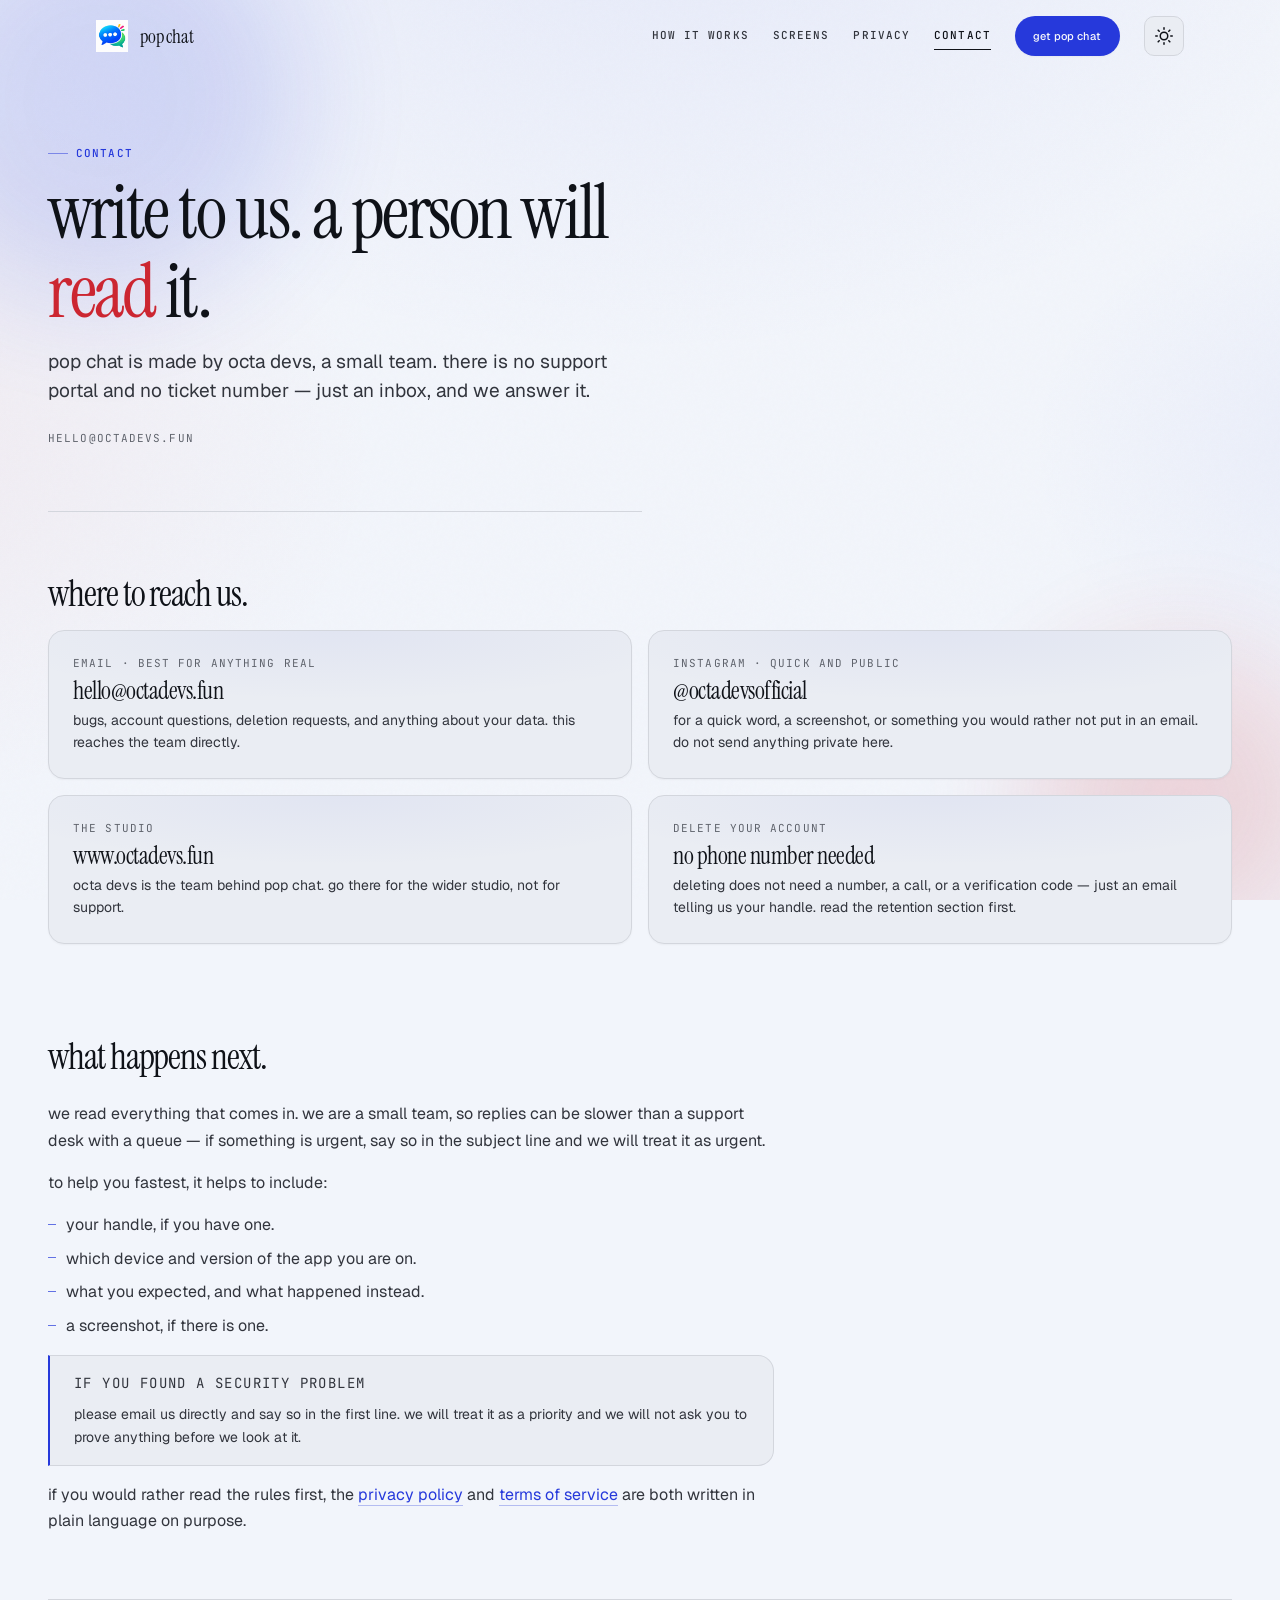
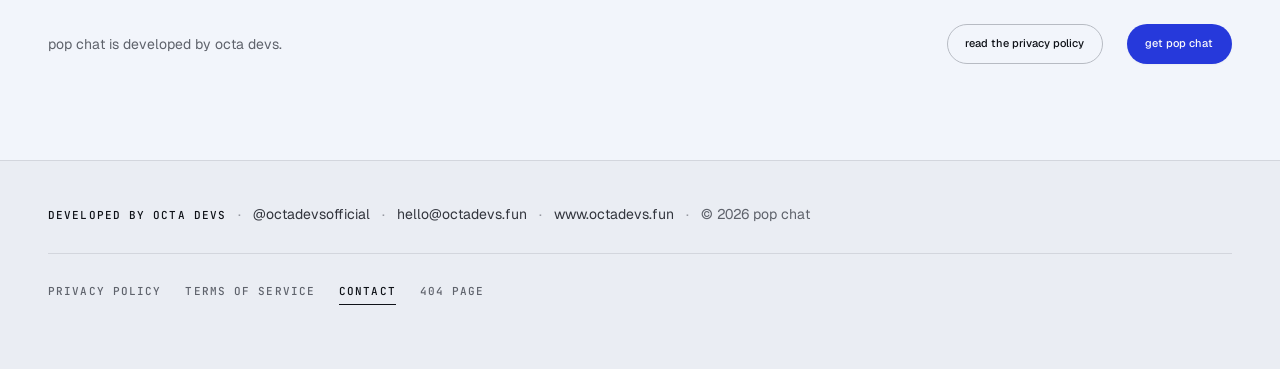
==== commit 2ae603c4: "Add animated backgrounds (aurora, orbs, noise, grid, mesh) and more animations (typewriter, gradient" ====
--- a/contact/index.html
+++ b/contact/index.html
@@ -18,6 +18,11 @@
   <link rel="stylesheet" href="../pages.css" />
 </head>
 <body>
+  <!-- Animated backgrounds -->
+  <div class="bg-aurora" aria-hidden="true"></div>
+  <div class="bg-orbs" aria-hidden="true"></div>
+  <div class="bg-noise" aria-hidden="true"></div>
+
   <a class="skip-link" href="#main">Skip to content</a>
 
   <!-- Loading screen with skeleton -->
--- a/styles.css
+++ b/styles.css
@@ -667,7 +667,159 @@
   .nav__inner > .btn { display: inline-flex; }
 }
 @media (max-width: 61.999rem) {
-  .nav__inner > .btn { display: none; }
+  .nav__inner > .btn:not(.theme-toggle) { display: none; }
+  .theme-toggle { display: inline-grid; }
+}
+
+/* ═══ Animated Backgrounds ════════════════════════════════════ */
+
+/* Mesh gradient background */
+.bg-mesh {
+  position: fixed;
+  inset: 0;
+  z-index: -1;
+  background:
+    radial-gradient(ellipse 80% 50% at 20% 10%, var(--color-paper-emit) 0%, transparent 50%),
+    radial-gradient(ellipse 60% 40% at 80% 90%, var(--color-emit-card) 0%, transparent 50%),
+    radial-gradient(ellipse 40% 60% at 50% 50%, var(--color-emit-card-hi) 0%, transparent 60%),
+    var(--bg-primary);
+  animation: mesh-shift 20s var(--ease-soft) infinite;
+}
+@keyframes mesh-shift {
+  0%, 100% {
+    background-position:
+      20% 10%, 80% 90%, 50% 50%;
+  }
+  25% {
+    background-position:
+      30% 20%, 70% 80%, 40% 60%;
+  }
+  50% {
+    background-position:
+      10% 30%, 90% 70%, 60% 40%;
+  }
+  75% {
+    background-position:
+      25% 5%, 75% 95%, 55% 55%;
+  }
+}
+
+/* Floating orbs */
+.bg-orbs {
+  position: fixed;
+  inset: 0;
+  z-index: -1;
+  pointer-events: none;
+  overflow: hidden;
+}
+.bg-orbs::before,
+.bg-orbs::after {
+  content: "";
+  position: absolute;
+  border-radius: 50%;
+  filter: blur(60px);
+  opacity: 0.15;
+  animation: orb-float 15s var(--ease-soft) infinite;
+}
+.bg-orbs::before {
+  width: 400px;
+  height: 400px;
+  background: var(--color-accent);
+  top: -100px;
+  left: -100px;
+  animation-delay: 0s;
+}
+.bg-orbs::after {
+  width: 300px;
+  height: 300px;
+  background: var(--color-accent-2);
+  bottom: -50px;
+  right: -50px;
+  animation-delay: -7.5s;
+}
+@keyframes orb-float {
+  0%, 100% { transform: translate(0, 0) scale(1); }
+  25% { transform: translate(50px, -30px) scale(1.1); }
+  50% { transform: translate(-20px, 40px) scale(0.9); }
+  75% { transform: translate(30px, 20px) scale(1.05); }
+}
+
+/* Animated grid lines */
+.bg-grid {
+  position: fixed;
+  inset: 0;
+  z-index: -1;
+  background-image:
+    linear-gradient(var(--border-subtle) 1px, transparent 1px),
+    linear-gradient(90deg, var(--border-subtle) 1px, transparent 1px);
+  background-size: 60px 60px;
+  animation: grid-move 20s linear infinite;
+  opacity: 0.3;
+}
+@keyframes grid-move {
+  0% { background-position: 0 0; }
+  100% { background-position: 60px 60px; }
+}
+
+/* Noise texture overlay */
+.bg-noise {
+  position: fixed;
+  inset: 0;
+  z-index: -1;
+  opacity: 0.02;
+  pointer-events: none;
+  background-image: url("data:image/svg+xml,%3Csvg viewBox='0 0 256 256' xmlns='http://www.w3.org/2000/svg'%3E%3Cfilter id='noise'%3E%3CfeTurbulence type='fractalNoise' baseFrequency='0.9' numOctaves='4' stitchTiles='stitch'/%3E%3C/filter%3E%3Crect width='100%25' height='100%25' filter='url(%23noise)'/%3E%3C/svg%3E");
+  animation: noise-shift 0.5s steps(10) infinite;
+}
+@keyframes noise-shift {
+  0% { transform: translate(0, 0); }
+  10% { transform: translate(5px, -3px); }
+  20% { transform: translate(-2px, 5px); }
+  30% { transform: translate(3px, 2px); }
+  40% { transform: translate(-4px, -4px); }
+  50% { transform: translate(1px, 3px); }
+  60% { transform: translate(-3px, 1px); }
+  70% { transform: translate(2px, -2px); }
+  80% { transform: translate(-1px, 4px); }
+  90% { transform: translate(4px, -1px); }
+  100% { transform: translate(0, 0); }
+}
+
+/* Aurora/wave background */
+.bg-aurora {
+  position: fixed;
+  inset: 0;
+  z-index: -1;
+  background:
+    radial-gradient(ellipse 100% 100% at 50% -20%,
+      var(--color-paper-emit) 0%,
+      var(--color-emit-card) 20%,
+      transparent 60%),
+    radial-gradient(ellipse 80% 80% at -10% 50%,
+      oklch(55% 0.20 24 / 0.05) 0%,
+      transparent 50%),
+    radial-gradient(ellipse 60% 60% at 110% 50%,
+      oklch(46% 0.24 268 / 0.05) 0%,
+      transparent 50%),
+    var(--bg-primary);
+  animation: aurora-shift 25s var(--ease-soft) infinite;
+}
+@keyframes aurora-shift {
+  0%, 100% {
+    background-position:
+      50% -20%, -10% 50%, 110% 50%;
+    filter: hue-rotate(0deg);
+  }
+  33% {
+    background-position:
+      30% -10%, 0% 60%, 100% 40%;
+    filter: hue-rotate(10deg);
+  }
+  66% {
+    background-position:
+      70% -30%, -20% 40%, 120% 60%;
+    filter: hue-rotate(-10deg);
+  }
 }
 
 /* ═══ Hero · centred brand mark ════════════════════════════ */
@@ -680,6 +832,23 @@
     linear-gradient(90deg, var(--rule-blueprint) 1px, transparent 1px) 0 0 / 48px 48px,
     radial-gradient(56% 46% at 50% 8%, var(--color-paper-emit) 0%, transparent 68%),
     var(--color-paper);
+}
+.hero::before {
+  content: "";
+  position: absolute;
+  inset: 0;
+  z-index: 0;
+  background: inherit;
+  animation: hero-bg-pulse 8s var(--ease-soft) infinite;
+  pointer-events: none;
+}
+@keyframes hero-bg-pulse {
+  0%, 100% { opacity: 1; filter: brightness(1); }
+  50% { opacity: 0.8; filter: brightness(1.05) saturate(1.1); }
+}
+.hero__inner {
+  position: relative;
+  z-index: 1;
 }
 .hero__inner {
   max-width: 56rem;
@@ -1368,6 +1537,383 @@
   transform: none;
 }
 
+/* ═══ Additional Animation Classes ═══════════════════════════ */
+
+/* Fade in with blur */
+.reveal-blur {
+  opacity: 0;
+  filter: blur(8px);
+  transform: translateY(24px);
+  transition:
+    opacity var(--dur-long) var(--ease-out),
+    filter var(--dur-long) var(--ease-out),
+    transform var(--dur-long) var(--ease-out);
+}
+.reveal-blur.is-in {
+  opacity: 1;
+  filter: blur(0);
+  transform: none;
+}
+
+/* Rotate and scale in */
+.reveal-rotate {
+  opacity: 0;
+  transform: rotate(-4deg) scale(0.9);
+  transition:
+    opacity var(--dur-mid) var(--ease-out),
+    transform var(--dur-mid) var(--ease-out);
+}
+.reveal-rotate.is-in {
+  opacity: 1;
+  transform: rotate(0) scale(1);
+}
+
+/* Clip-path reveal (iris effect) */
+.reveal-clip {
+  opacity: 0;
+  clip-path: inset(50% 50% 50% 50%);
+  transform: translateY(20px);
+  transition:
+    opacity var(--dur-mid) var(--ease-out),
+    clip-path var(--dur-long) var(--ease-out),
+    transform var(--dur-mid) var(--ease-out);
+}
+.reveal-clip.is-in {
+  opacity: 1;
+  clip-path: inset(0);
+  transform: none;
+}
+
+/* Letter-by-letter reveal */
+.reveal-letters {
+  display: inline-block;
+  overflow: hidden;
+}
+.reveal-letters .letter {
+  display: inline-block;
+  opacity: 0;
+  transform: translateY(1.2em) rotateX(-90deg);
+  transform-origin: bottom;
+  transition:
+    opacity var(--dur-short) var(--ease-out),
+    transform var(--dur-mid) var(--ease-out);
+}
+.reveal-letters.is-in .letter {
+  opacity: 1;
+  transform: translateY(0) rotateX(0);
+}
+
+/* Floating animation */
+@keyframes float {
+  0%, 100% { transform: translateY(0); }
+  50% { transform: translateY(-8px); }
+}
+.float {
+  animation: float 4s var(--ease-out) infinite;
+}
+.float-slow {
+  animation: float 6s var(--ease-out) infinite;
+}
+.float-fast {
+  animation: float 3s var(--ease-out) infinite;
+}
+
+/* Pulse glow */
+@keyframes pulse-glow {
+  0%, 100% { box-shadow: 0 0 0 0 var(--color-glow-2); }
+  50% { box-shadow: 0 0 24px 4px var(--color-glow); }
+}
+.pulse-glow {
+  animation: pulse-glow 3s var(--ease-out) infinite;
+}
+
+/* Shimmer sweep */
+@keyframes shimmer-sweep {
+  0% { background-position: -200% 0; }
+  100% { background-position: 200% 0; }
+}
+.shimmer {
+  background: linear-gradient(90deg, var(--bg-tertiary) 25%, var(--bg-secondary) 50%, var(--bg-tertiary) 75%);
+  background-size: 200% 100%;
+  animation: shimmer-sweep 2s var(--ease-out) infinite;
+}
+
+/* Slide up from bottom with stagger */
+.reveal-stack > * {
+  opacity: 0;
+  transform: translateY(32px);
+  transition:
+    opacity var(--dur-long) var(--ease-out),
+    transform var(--dur-long) var(--ease-out);
+}
+.reveal-stack.is-in > * {
+  opacity: 1;
+  transform: none;
+}
+.reveal-stack.is-in > *:nth-child(1)  { transition-delay: 0ms; }
+.reveal-stack.is-in > *:nth-child(2)  { transition-delay: 80ms; }
+.reveal-stack.is-in > *:nth-child(3)  { transition-delay: 160ms; }
+.reveal-stack.is-in > *:nth-child(4)  { transition-delay: 240ms; }
+.reveal-stack.is-in > *:nth-child(5)  { transition-delay: 320ms; }
+.reveal-stack.is-in > *:nth-child(6)  { transition-delay: 400ms; }
+
+/* Counter animation */
+.counter {
+  display: inline-block;
+}
+.counter::before {
+  counter-increment: count;
+  content: counter(count);
+}
+
+/* Magnetic hover effect */
+.magnetic {
+  transition: transform var(--dur-short) var(--ease-out);
+}
+
+/* Enhanced card hover with 3D tilt */
+.card-3d {
+  transform-style: preserve-3d;
+  transition: transform var(--dur-short) var(--ease-out);
+}
+.card-3d:hover {
+  transform: perspective(1000px) rotateX(2deg) rotateY(-2deg) translateY(-8px);
+}
+
+/* Nav link hover animation */
+.nav__link::before {
+  content: "";
+  position: absolute;
+  left: 50%;
+  bottom: -2px;
+  width: 0;
+  height: 2px;
+  background: var(--color-accent);
+  transform: translateX(-50%);
+  transition: width var(--dur-mid) var(--ease-out);
+}
+.nav__link:hover::before,
+.nav__link:focus-visible::before {
+  width: 100%;
+}
+
+/* Button ripple effect */
+.btn {
+  position: relative;
+  overflow: hidden;
+}
+.btn::after {
+  content: "";
+  position: absolute;
+  inset: 0;
+  background: radial-gradient(circle at center, currentColor 0%, transparent 70%);
+  opacity: 0;
+  transform: scale(0);
+  transition: transform var(--dur-mid) var(--ease-out), opacity var(--dur-short) var(--ease-out);
+  pointer-events: none;
+}
+.btn:active::after {
+  opacity: 0.15;
+  transform: scale(4);
+  transition: transform 0s, opacity 0s;
+}
+
+/* ═══ More Animation Classes ═══════════════════════════════════ */
+
+/* Typewriter effect */
+.typewriter {
+  overflow: hidden;
+  white-space: nowrap;
+  border-right: 2px solid var(--color-accent);
+  animation: typewriter 3s steps(40) var(--ease-out) forwards, blink-caret 0.75s step-end infinite;
+}
+.typewriter-delayed {
+  animation-delay: 1s;
+}
+@keyframes typewriter {
+  from { width: 0; }
+  to { width: 100%; }
+}
+@keyframes blink-caret {
+  from, to { border-color: transparent; }
+  50% { border-color: var(--color-accent); }
+}
+
+/* Gradient text animation */
+.gradient-text {
+  background: linear-gradient(90deg, var(--color-accent), var(--color-accent-2), var(--color-accent));
+  background-size: 200% auto;
+  -webkit-background-clip: text;
+  -webkit-text-fill-color: transparent;
+  background-clip: text;
+  animation: gradient-shift 3s var(--ease-out) infinite;
+}
+@keyframes gradient-shift {
+  0%, 100% { background-position: 0% center; }
+  50% { background-position: 200% center; }
+}
+
+/* Staggered word reveal */
+.reveal-words {
+  display: inline-block;
+  overflow: hidden;
+}
+.reveal-words .word {
+  display: inline-block;
+  opacity: 0;
+  transform: translateY(1.5em) rotateX(-90deg);
+  transform-origin: bottom;
+  transition:
+    opacity var(--dur-mid) var(--ease-out),
+    transform var(--dur-long) var(--ease-out);
+}
+.reveal-words.is-in .word {
+  opacity: 1;
+  transform: translateY(0) rotateX(0);
+}
+
+/* Count up animation */
+.counter-up {
+  display: inline-block;
+}
+.counter-up::before {
+  content: attr(data-target);
+  opacity: 0;
+  animation: count-up 2s var(--ease-out) forwards;
+}
+@keyframes count-up {
+  from { opacity: 0; transform: translateY(0.5em); }
+  to { opacity: 1; transform: translateY(0); }
+}
+
+/* Scroll progress ring */
+.scroll-ring {
+  position: fixed;
+  bottom: var(--space-lg);
+  right: var(--space-lg);
+  width: 56px;
+  height: 56px;
+  z-index: var(--z-raised);
+  pointer-events: none;
+}
+.scroll-ring svg {
+  transform: rotate(-90deg);
+}
+.scroll-ring circle {
+  fill: none;
+  stroke: var(--color-accent);
+  stroke-width: 3;
+  stroke-linecap: round;
+  transition: stroke-dashoffset 0.1s linear;
+}
+
+/* Marquee/ticker */
+.marquee {
+  display: flex;
+  overflow: hidden;
+  white-space: nowrap;
+}
+.marquee__content {
+  display: flex;
+  animation: marquee 20s linear infinite;
+}
+.marquee:hover .marquee__content {
+  animation-play-state: paused;
+}
+@keyframes marquee {
+  from { transform: translateX(0); }
+  to { transform: translateX(-50%); }
+}
+
+/* Bounce in */
+@keyframes bounce-in {
+  0% { opacity: 0; transform: scale(0.3); }
+  50% { opacity: 1; transform: scale(1.05); }
+  70% { transform: scale(0.95); }
+  100% { transform: scale(1); }
+}
+.bounce-in {
+  animation: bounce-in 0.6s var(--ease-out) backwards;
+}
+
+/* Wiggle on hover */
+.wiggle:hover {
+  animation: wiggle 0.5s var(--ease-out);
+}
+@keyframes wiggle {
+  0%, 100% { transform: rotate(0); }
+  25% { transform: rotate(-3deg); }
+  75% { transform: rotate(3deg); }
+}
+
+/* Heartbeat pulse */
+@keyframes heartbeat {
+  0%, 100% { transform: scale(1); }
+  25% { transform: scale(1.1); }
+  50% { transform: scale(1); }
+  75% { transform: scale(1.05); }
+}
+.heartbeat {
+  animation: heartbeat 1.5s var(--ease-out) infinite;
+}
+
+/* Perspective card stack */
+.card-stack {
+  display: grid;
+  grid-template-columns: repeat(auto-fit, minmax(280px, 1fr));
+  gap: var(--space-lg);
+}
+.card-stack .card {
+  transition: transform var(--dur-mid) var(--ease-out), z-index 0s, box-shadow var(--dur-mid) var(--ease-out);
+}
+.card-stack .card:hover {
+  z-index: 10;
+  transform: translateY(-12px) scale(1.02);
+  box-shadow: var(--shadow-pop);
+}
+
+/* Gradient border */
+.gradient-border {
+  position: relative;
+  border-radius: var(--radius-card);
+  background: var(--bg-secondary);
+}
+.gradient-border::before {
+  content: "";
+  position: absolute;
+  inset: -2px;
+  border-radius: calc(var(--radius-card) + 2px);
+  background: linear-gradient(135deg, var(--color-accent), var(--color-accent-2));
+  z-index: -1;
+  opacity: 0;
+  transition: opacity var(--dur-mid) var(--ease-out);
+}
+.gradient-border:hover::before {
+  opacity: 1;
+}
+
+/* Spotlight/follow mouse */
+.spotlight {
+  position: relative;
+  overflow: hidden;
+}
+.spotlight::after {
+  content: "";
+  position: absolute;
+  top: 50%;
+  left: 50%;
+  width: 200px;
+  height: 200px;
+  transform: translate(-50%, -50%);
+  background: radial-gradient(circle, var(--color-paper-emit) 0%, transparent 70%);
+  opacity: 0;
+  pointer-events: none;
+  transition: opacity var(--dur-short) var(--ease-out);
+}
+.spotlight:hover::after {
+  opacity: 1;
+}
+
 /* ═══ Reduced motion · everything collapses to final state ══ */
 @media (prefers-reduced-motion: reduce) {
   html { scroll-behavior: auto; }
@@ -1384,8 +1930,15 @@
   .reveal-slide-right,
   .reveal-scale,
   .reveal-parallax,
-  .reveal-lines .line { opacity: 1; transform: none; }
-  .reveal-group > * { transition-delay: 0ms !important; }
+  .reveal-lines .line,
+  .reveal-blur,
+  .reveal-rotate,
+  .reveal-clip,
+  .reveal-stack > *,
+  .reveal-letters .letter,
+  .reveal-words .word { opacity: 1; transform: none; filter: none; clip-path: none; }
+  .reveal-group > *,
+  .reveal-stack > * { transition-delay: 0ms !important; }
   .hero__mark, .hero__title, .hero__lede, .hero__actions, .hero__note {
     opacity: 1;
     transform: none;
@@ -1401,4 +1954,13 @@
   .shot:hover .shot__frame { transform: none; }
   .nav__progress { display: none; }
   .loader { display: none; }
-}
+  .float, .float-slow, .float-fast, .pulse-glow, .shimmer { animation: none !important; }
+  .btn:active::after { transform: none; opacity: 0; }
+  .bg-mesh, .bg-orbs, .bg-grid, .bg-noise, .bg-aurora { animation: none !important; }
+  .hero::before { animation: none !important; }
+  .typewriter { animation: none !important; width: 100%; border: none; }
+  .gradient-text { animation: none !important; }
+  .marquee__content { animation: none !important; }
+  .bounce-in, .heartbeat, .wiggle { animation: none !important; }
+  .counter-up::before { animation: none !important; opacity: 1; transform: none; }
+}
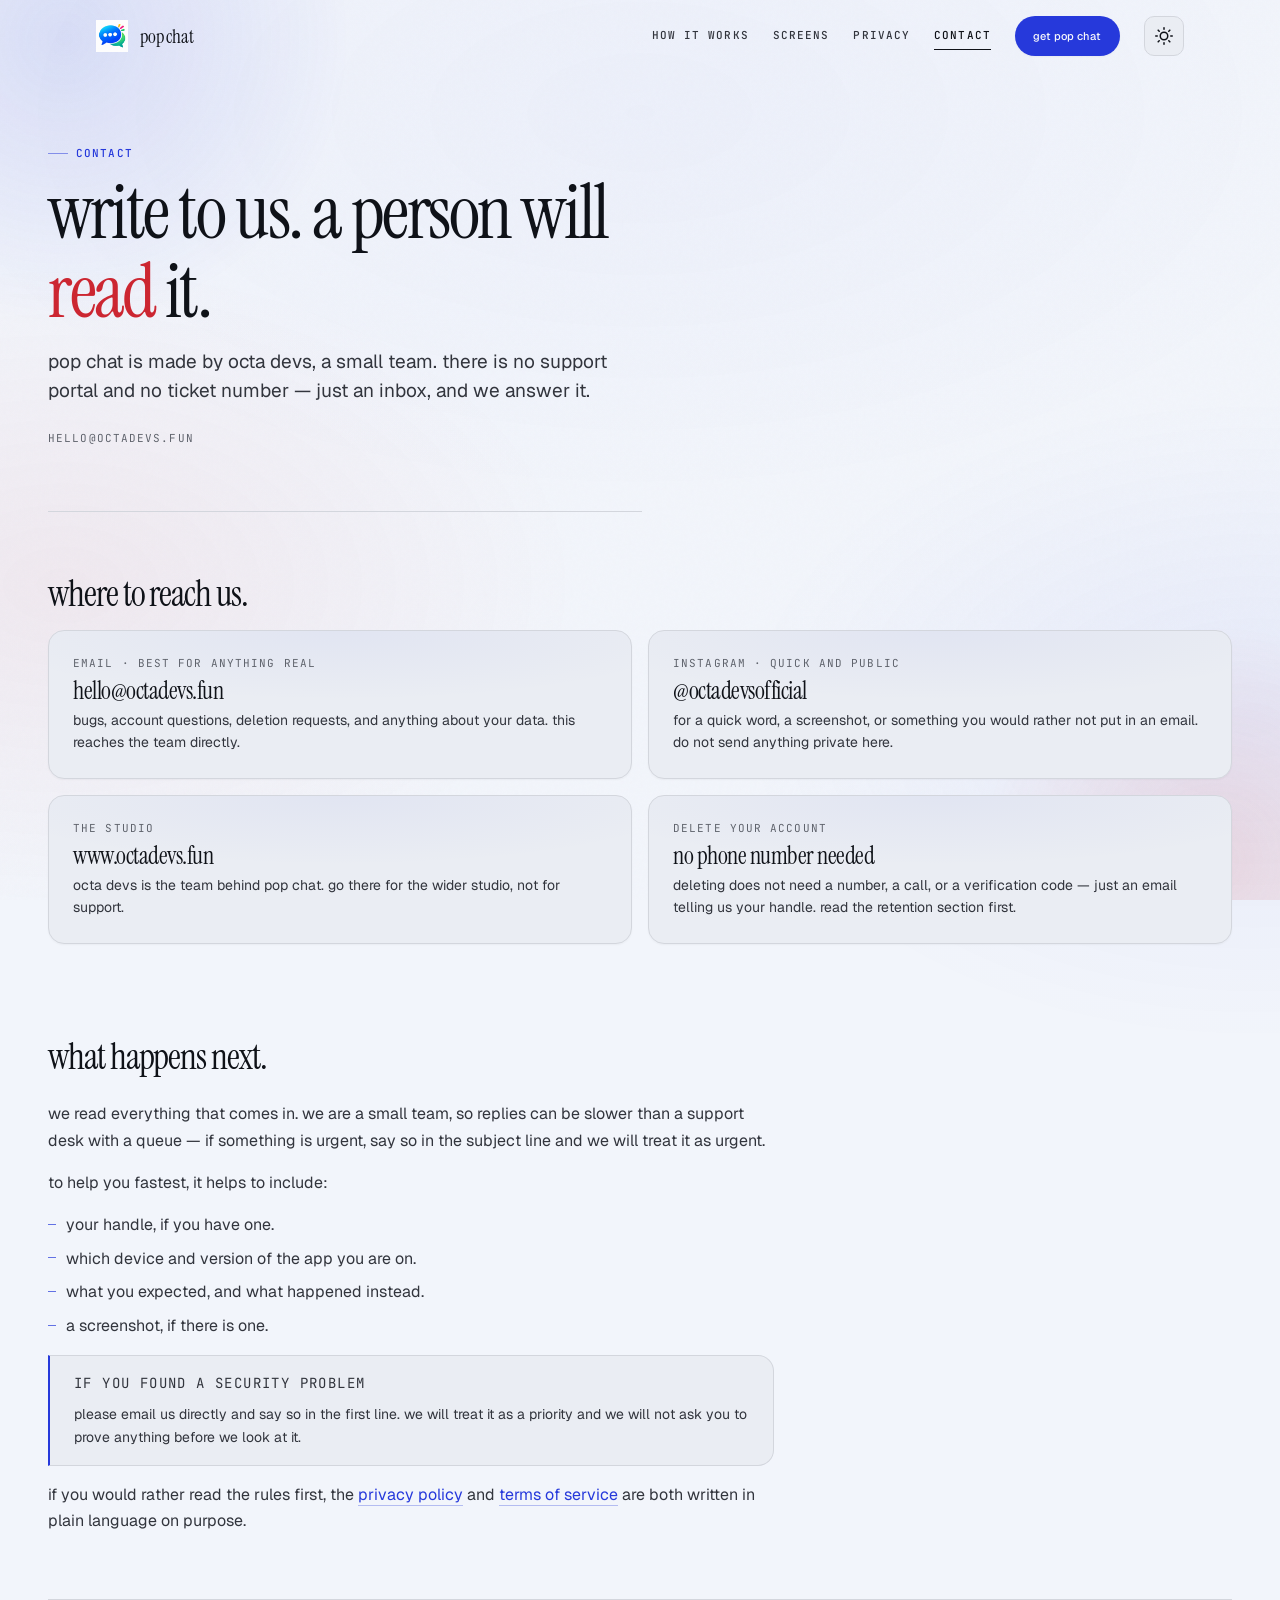
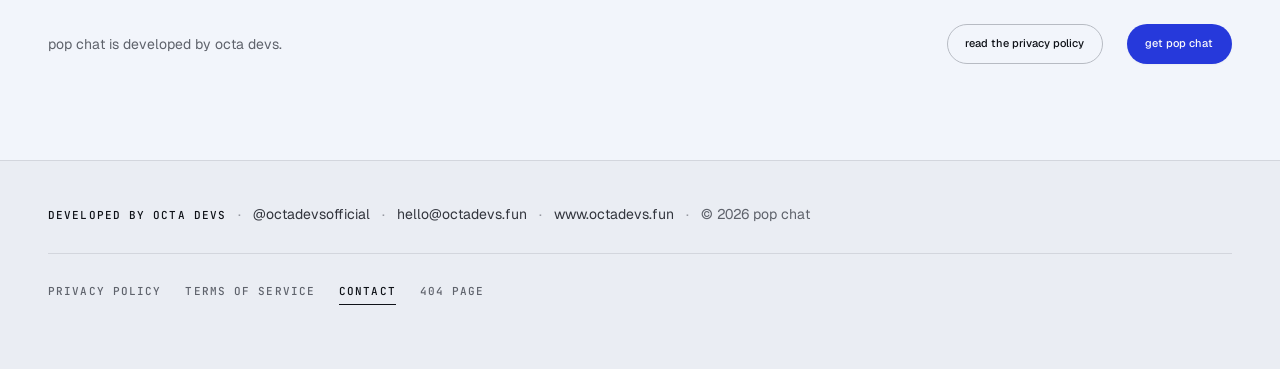
==== commit de71f6d6: "Fix blank page: replace fullscreen repaint backgrounds with composited layers, add reveal failsafe" ====
--- a/contact/index.html
+++ b/contact/index.html
@@ -1,5 +1,5 @@
 <!DOCTYPE html>
-<html lang="en">
+<html lang="en" class="no-js">
 <head>
   <meta charset="UTF-8" />
   <meta name="viewport" content="width=device-width, initial-scale=1, viewport-fit=cover" />
@@ -24,18 +24,6 @@
   <div class="bg-noise" aria-hidden="true"></div>
 
   <a class="skip-link" href="#main">Skip to content</a>
-
-  <!-- Loading screen with skeleton -->
-  <div class="loader" id="loader" aria-busy="true" aria-label="Loading">
-    <div class="loader__inner">
-      <div class="loader__mark" aria-hidden="true"></div>
-      <div class="loader__text" aria-hidden="true">
-        <span class="loader__bar"></span>
-        <span class="loader__bar"></span>
-        <span class="loader__bar"></span>
-      </div>
-    </div>
-  </div>
 
   <header class="nav" id="nav">
     <div class="nav__inner">
--- a/styles.css
+++ b/styles.css
@@ -668,12 +668,12 @@
 }
 @media (max-width: 61.999rem) {
   .nav__inner > .btn:not(.theme-toggle) { display: none; }
-  .theme-toggle { display: inline-grid; }
+  .theme-toggle { display: inline-grid !important; visibility: visible !important; opacity: 1 !important; }
 }
 
 /* ═══ Animated Backgrounds ════════════════════════════════════ */
 
-/* Mesh gradient background */
+/* Mesh gradient background — static paint, no per-frame gradient recalc */
 .bg-mesh {
   position: fixed;
   inset: 0;
@@ -683,65 +683,46 @@
     radial-gradient(ellipse 60% 40% at 80% 90%, var(--color-emit-card) 0%, transparent 50%),
     radial-gradient(ellipse 40% 60% at 50% 50%, var(--color-emit-card-hi) 0%, transparent 60%),
     var(--bg-primary);
-  animation: mesh-shift 20s var(--ease-soft) infinite;
-}
-@keyframes mesh-shift {
-  0%, 100% {
-    background-position:
-      20% 10%, 80% 90%, 50% 50%;
-  }
-  25% {
-    background-position:
-      30% 20%, 70% 80%, 40% 60%;
-  }
-  50% {
-    background-position:
-      10% 30%, 90% 70%, 60% 40%;
-  }
-  75% {
-    background-position:
-      25% 5%, 75% 95%, 55% 55%;
-  }
-}
-
-/* Floating orbs */
+}
+
+/* Floating orbs — transform-only, promoted to its own layer */
 .bg-orbs {
   position: fixed;
   inset: 0;
   z-index: -1;
   pointer-events: none;
   overflow: hidden;
+  contain: strict;
 }
 .bg-orbs::before,
 .bg-orbs::after {
   content: "";
   position: absolute;
   border-radius: 50%;
-  filter: blur(60px);
-  opacity: 0.15;
-  animation: orb-float 15s var(--ease-soft) infinite;
+  opacity: 0.12;
+  will-change: transform;
+  animation: orb-float 18s var(--ease-soft) infinite;
 }
 .bg-orbs::before {
-  width: 400px;
-  height: 400px;
-  background: var(--color-accent);
-  top: -100px;
-  left: -100px;
+  width: 46vmax;
+  height: 46vmax;
+  background: radial-gradient(circle, var(--color-accent) 0%, transparent 70%);
+  top: -20vmax;
+  left: -18vmax;
   animation-delay: 0s;
 }
 .bg-orbs::after {
-  width: 300px;
-  height: 300px;
-  background: var(--color-accent-2);
-  bottom: -50px;
-  right: -50px;
-  animation-delay: -7.5s;
+  width: 38vmax;
+  height: 38vmax;
+  background: radial-gradient(circle, var(--color-accent-2) 0%, transparent 70%);
+  bottom: -16vmax;
+  right: -14vmax;
+  animation-delay: -9s;
 }
 @keyframes orb-float {
-  0%, 100% { transform: translate(0, 0) scale(1); }
-  25% { transform: translate(50px, -30px) scale(1.1); }
-  50% { transform: translate(-20px, 40px) scale(0.9); }
-  75% { transform: translate(30px, 20px) scale(1.05); }
+  0%, 100% { transform: translate3d(0, 0, 0) scale(1); }
+  33%      { transform: translate3d(4vmax, -3vmax, 0) scale(1.06); }
+  66%      { transform: translate3d(-2vmax, 3vmax, 0) scale(0.94); }
 }
 
 /* Animated grid lines */
@@ -753,15 +734,10 @@
     linear-gradient(var(--border-subtle) 1px, transparent 1px),
     linear-gradient(90deg, var(--border-subtle) 1px, transparent 1px);
   background-size: 60px 60px;
-  animation: grid-move 20s linear infinite;
   opacity: 0.3;
 }
-@keyframes grid-move {
-  0% { background-position: 0 0; }
-  100% { background-position: 60px 60px; }
-}
-
-/* Noise texture overlay */
+
+/* Noise texture overlay — static, no 20fps transform churn */
 .bg-noise {
   position: fixed;
   inset: 0;
@@ -769,57 +745,30 @@
   opacity: 0.02;
   pointer-events: none;
   background-image: url("data:image/svg+xml,%3Csvg viewBox='0 0 256 256' xmlns='http://www.w3.org/2000/svg'%3E%3Cfilter id='noise'%3E%3CfeTurbulence type='fractalNoise' baseFrequency='0.9' numOctaves='4' stitchTiles='stitch'/%3E%3C/filter%3E%3Crect width='100%25' height='100%25' filter='url(%23noise)'/%3E%3C/svg%3E");
-  animation: noise-shift 0.5s steps(10) infinite;
-}
-@keyframes noise-shift {
-  0% { transform: translate(0, 0); }
-  10% { transform: translate(5px, -3px); }
-  20% { transform: translate(-2px, 5px); }
-  30% { transform: translate(3px, 2px); }
-  40% { transform: translate(-4px, -4px); }
-  50% { transform: translate(1px, 3px); }
-  60% { transform: translate(-3px, 1px); }
-  70% { transform: translate(2px, -2px); }
-  80% { transform: translate(-1px, 4px); }
-  90% { transform: translate(4px, -1px); }
-  100% { transform: translate(0, 0); }
-}
-
-/* Aurora/wave background */
+}
+
+/* Aurora — gradient painted once, movement happens on a composited layer */
 .bg-aurora {
   position: fixed;
-  inset: 0;
-  z-index: -1;
+  inset: -25%;
+  z-index: -2;
+  pointer-events: none;
   background:
-    radial-gradient(ellipse 100% 100% at 50% -20%,
+    radial-gradient(ellipse 60% 45% at 50% 25%,
       var(--color-paper-emit) 0%,
-      var(--color-emit-card) 20%,
+      transparent 65%),
+    radial-gradient(ellipse 45% 40% at 20% 60%,
+      oklch(55% 0.20 24 / 0.06) 0%,
       transparent 60%),
-    radial-gradient(ellipse 80% 80% at -10% 50%,
-      oklch(55% 0.20 24 / 0.05) 0%,
-      transparent 50%),
-    radial-gradient(ellipse 60% 60% at 110% 50%,
-      oklch(46% 0.24 268 / 0.05) 0%,
-      transparent 50%),
-    var(--bg-primary);
-  animation: aurora-shift 25s var(--ease-soft) infinite;
-}
-@keyframes aurora-shift {
-  0%, 100% {
-    background-position:
-      50% -20%, -10% 50%, 110% 50%;
-    filter: hue-rotate(0deg);
-  }
-  33% {
-    background-position:
-      30% -10%, 0% 60%, 100% 40%;
-    filter: hue-rotate(10deg);
-  }
-  66% {
-    background-position:
-      70% -30%, -20% 40%, 120% 60%;
-    filter: hue-rotate(-10deg);
-  }
+    radial-gradient(ellipse 45% 40% at 82% 70%,
+      oklch(46% 0.24 268 / 0.06) 0%,
+      transparent 60%);
+  will-change: transform;
+  animation: aurora-drift 30s var(--ease-soft) infinite alternate;
+}
+@keyframes aurora-drift {
+  from { transform: translate3d(-3%, -2%, 0) scale(1); }
+  to   { transform: translate3d(3%, 2%, 0) scale(1.08); }
 }
 
 /* ═══ Hero · centred brand mark ════════════════════════════ */
@@ -833,18 +782,20 @@
     radial-gradient(56% 46% at 50% 8%, var(--color-paper-emit) 0%, transparent 68%),
     var(--color-paper);
 }
+/* Soft glow that breathes over the grid — opacity only, no filter clone */
 .hero::before {
   content: "";
   position: absolute;
   inset: 0;
   z-index: 0;
-  background: inherit;
-  animation: hero-bg-pulse 8s var(--ease-soft) infinite;
   pointer-events: none;
-}
-@keyframes hero-bg-pulse {
-  0%, 100% { opacity: 1; filter: brightness(1); }
-  50% { opacity: 0.8; filter: brightness(1.05) saturate(1.1); }
+  background: radial-gradient(56% 46% at 50% 8%, var(--color-paper-emit) 0%, transparent 68%);
+  will-change: opacity;
+  animation: hero-glow 9s var(--ease-soft) infinite alternate;
+}
+@keyframes hero-glow {
+  from { opacity: 0.45; }
+  to   { opacity: 1; }
 }
 .hero__inner {
   position: relative;
@@ -1912,6 +1863,84 @@
 }
 .spotlight:hover::after {
   opacity: 1;
+}
+
+/* Big POP brand mark at bottom */
+.brand-mark {
+  position: relative;
+  width: 100%;
+  padding: var(--space-3xl) var(--page-gutter);
+  text-align: center;
+  overflow: hidden;
+  z-index: 10;
+}
+.brand-mark__text {
+  display: inline-block;
+  font-family: var(--font-display), Georgia, serif;
+  font-weight: 400;
+  font-size: clamp(14rem, 30vw, 28rem);
+  line-height: 1;
+  letter-spacing: -0.04em;
+  color: var(--color-ink);
+  opacity: 0.12;
+  mix-blend-mode: multiply;
+  transform: translateY(20px);
+  animation: brand-mark-rise 1.2s var(--ease-out) 0.3s forwards,
+             brand-mark-breathe 6s var(--ease-out) 1.5s infinite;
+  cursor: default;
+  user-select: none;
+  text-transform: lowercase;
+}
+@keyframes brand-mark-rise {
+  from { opacity: 0; transform: translateY(40px); }
+  to { opacity: 0.08; transform: translateY(0); }
+}
+@keyframes brand-mark-breathe {
+  0%, 100% { 
+    opacity: 0.08; 
+    transform: translateY(0) scale(1); 
+    filter: blur(0);
+  }
+  50% { 
+    opacity: 0.14; 
+    transform: translateY(-8px) scale(1.01); 
+    filter: blur(0.5px);
+  }
+}
+
+/* Dark mode adjustment */
+[data-theme="dark"] .brand-mark__text {
+  color: var(--color-ink);
+  opacity: 0.15;
+  mix-blend-mode: screen;
+  animation: brand-mark-rise 1.2s var(--ease-out) 0.3s forwards,
+             brand-mark-breathe-dark 6s var(--ease-out) 1.5s infinite;
+}
+@keyframes brand-mark-breathe-dark {
+  0%, 100% { 
+    opacity: 0.15; 
+    transform: translateY(0) scale(1); 
+    filter: blur(0);
+  }
+  50% { 
+    opacity: 0.25; 
+    transform: translateY(-8px) scale(1.01); 
+    filter: blur(0.5px);
+  }
+}
+
+/* Interactive hover effect */
+.brand-mark:hover .brand-mark__text {
+  animation: none;
+  opacity: 0.2;
+  transform: translateY(-4px) scale(1.005);
+  filter: blur(0);
+  transition: opacity var(--dur-mid) var(--ease-out), 
+              transform var(--dur-mid) var(--ease-out),
+              filter var(--dur-mid) var(--ease-out);
+}
+[data-theme="dark"] .brand-mark:hover .brand-mark__text {
+  opacity: 0.25;
 }
 
 /* ═══ Reduced motion · everything collapses to final state ══ */
@@ -1964,3 +1993,57 @@
   .bounce-in, .heartbeat, .wiggle { animation: none !important; }
   .counter-up::before { animation: none !important; opacity: 1; transform: none; }
 }
+
+/* ═══ Reveal failsafe · never leave content invisible ════════
+ * Scroll reveals start at opacity:0 and depend on JS adding .is-in.
+ * If the script is blocked, fails, or the observer never fires, the page
+ * would read as blank. .no-js is on <html> until the script boots, so this
+ * block covers the "script never ran" case with no JS required.
+ * A timed CSS animation covers the "script ran but observer stalled" case.
+ */
+.no-js .reveal,
+.no-js .reveal-group > *,
+.no-js .reveal-slide-left,
+.no-js .reveal-slide-right,
+.no-js .reveal-scale,
+.no-js .reveal-parallax,
+.no-js .reveal-lines .line,
+.no-js .reveal-blur,
+.no-js .reveal-rotate,
+.no-js .reveal-clip,
+.no-js .reveal-stack > *,
+.no-js .reveal-letters .letter,
+.no-js .reveal-words .word,
+.no-js .thread-frame,
+.no-js [data-stage] {
+  opacity: 1 !important;
+  transform: none !important;
+  filter: none !important;
+  clip-path: none !important;
+  rotate: 0deg !important;
+  scale: 1 !important;
+  transition: none !important;
+  animation: none !important;
+}
+
+/* Last-resort: if .is-in never arrives, force the final state anyway.
+ * Only opacity is animated so this cannot clobber element-level
+ * keyframe animations (e.g. .float on the hero mark). */
+.js .reveal,
+.js .reveal-group > *,
+.js .reveal-slide-left,
+.js .reveal-slide-right,
+.js .reveal-scale,
+.js .reveal-parallax,
+.js .reveal-lines .line,
+.js .reveal-blur,
+.js .reveal-rotate,
+.js .reveal-clip,
+.js .reveal-stack > *,
+.js .reveal-letters .letter,
+.js .reveal-words .word {
+  animation: reveal-failsafe-opacity 0.6s var(--ease-out) 2.5s forwards;
+}
+@keyframes reveal-failsafe-opacity {
+  to { opacity: 1; }
+}
